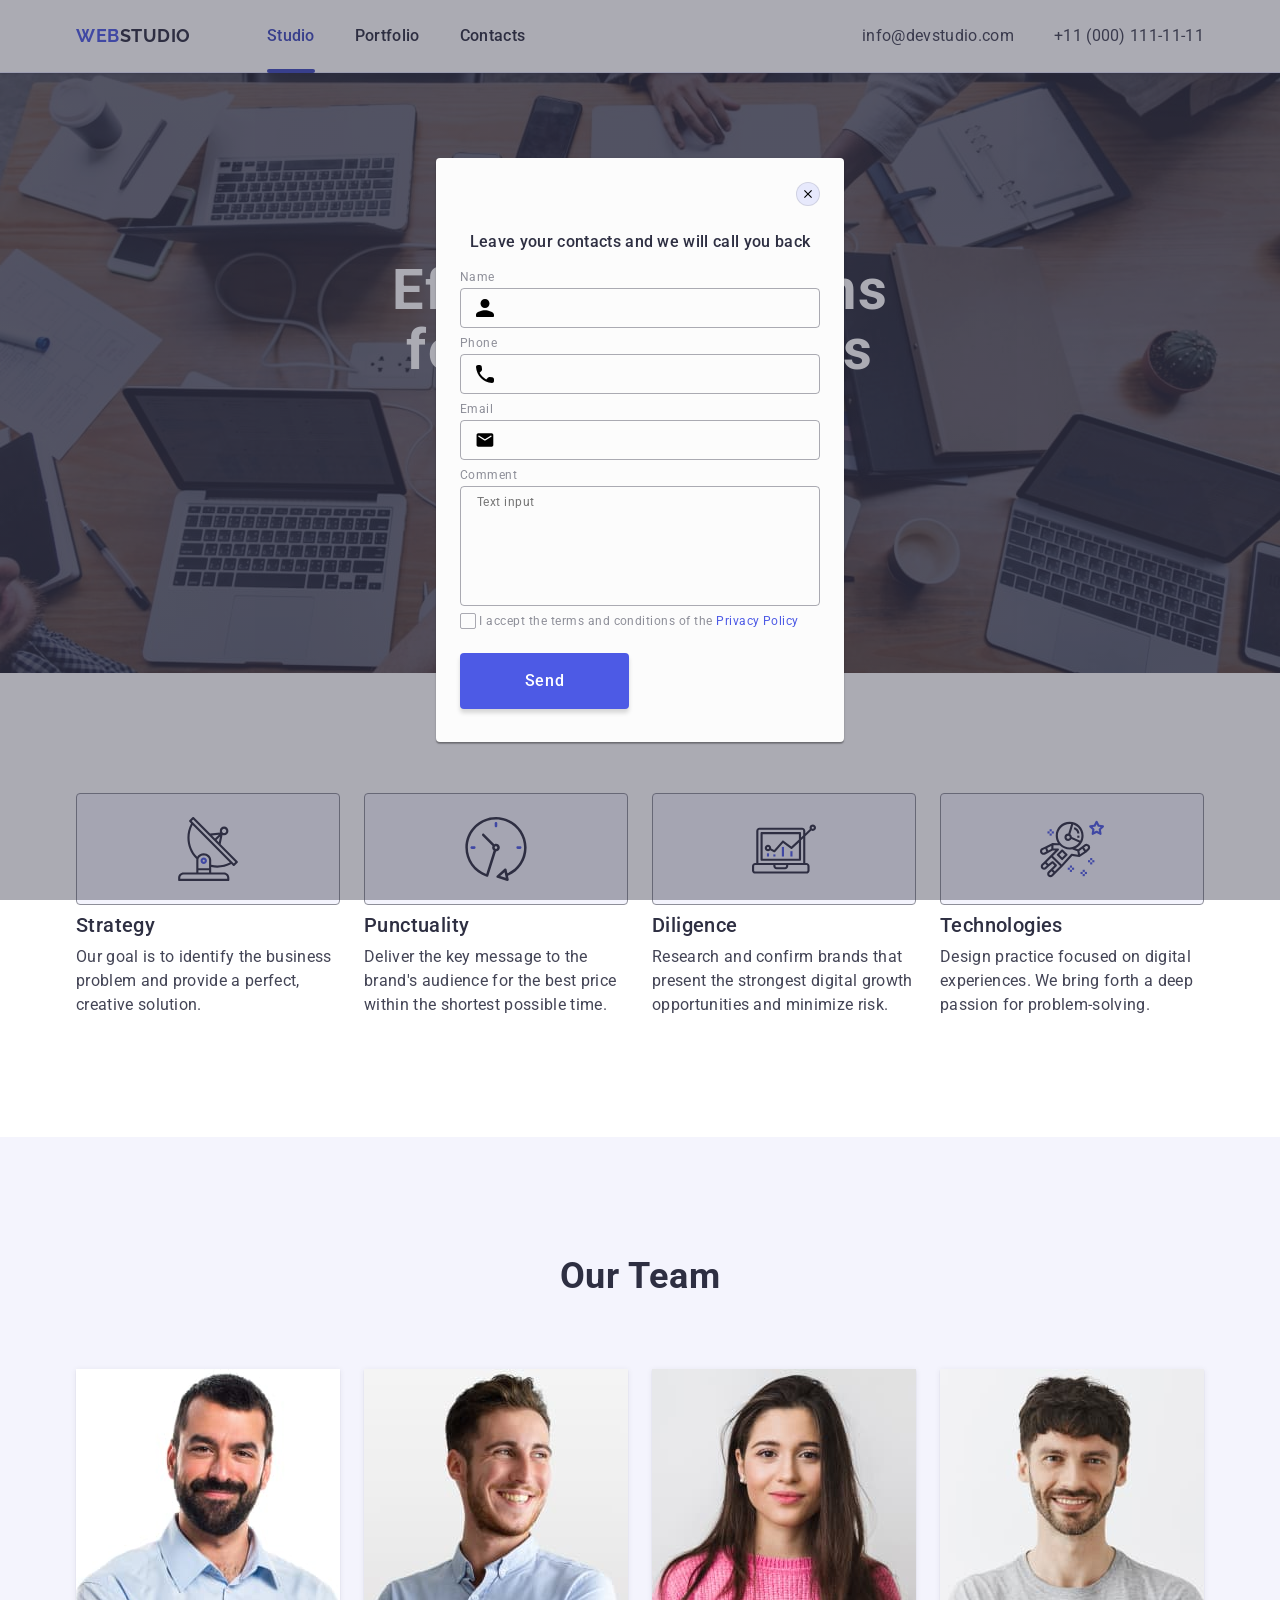
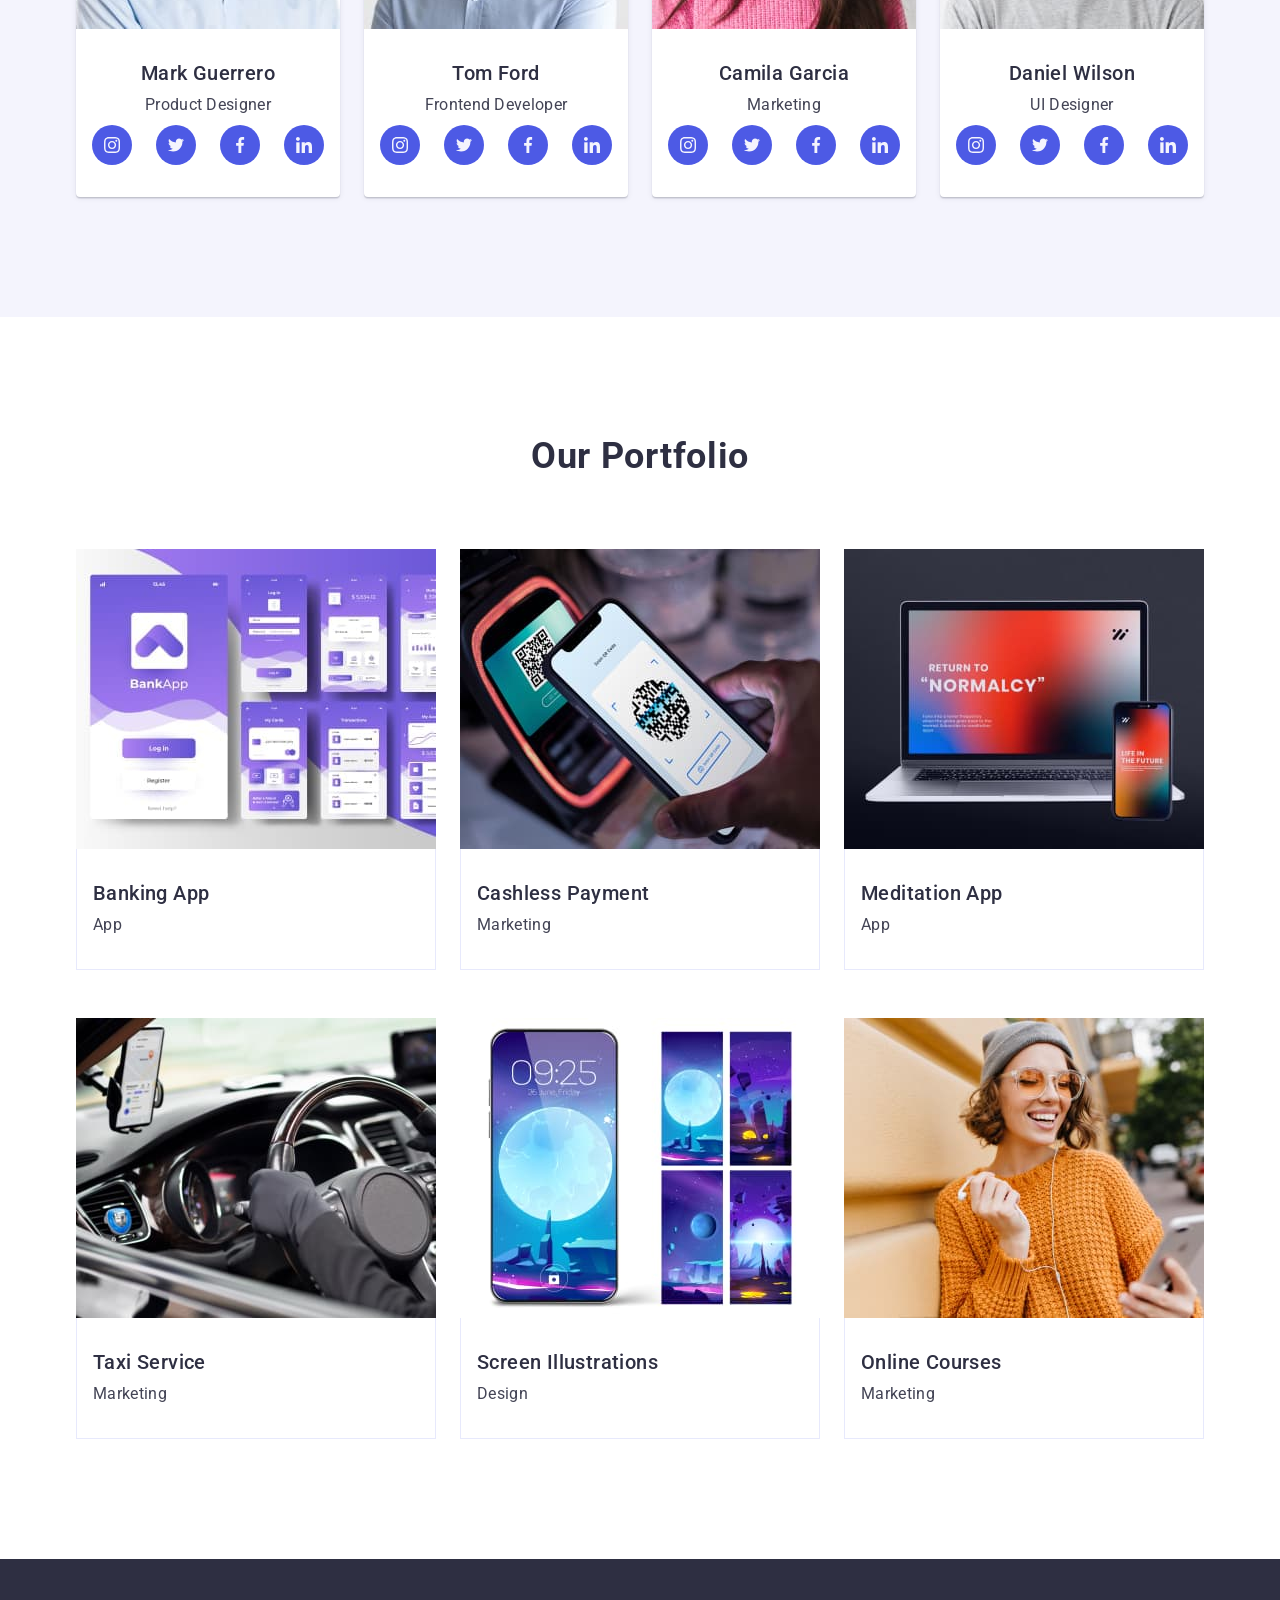
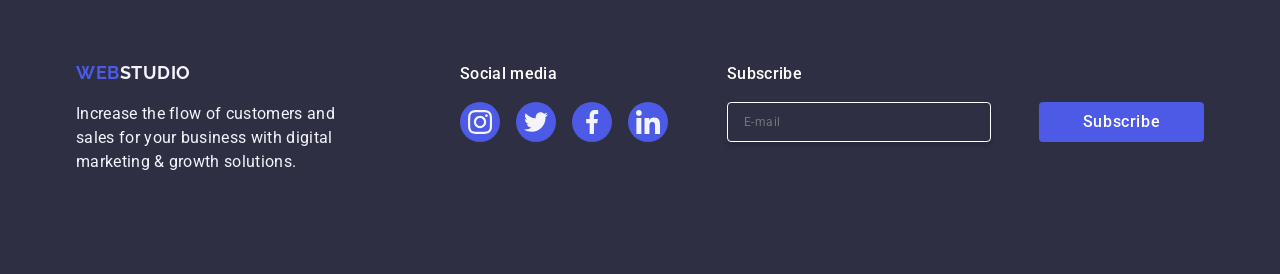
==== index.html @ d6b7d0c3 "Add files via upload" ====
<!DOCTYPE html>
<html lang="en">
<head>
    <meta charset="UTF-8">
    <meta name="viewport" content="width=device-width, initial-scale=1.0">
    <title>WebStudio</title>
    <link rel="preconnect" href="https://fonts.googleapis.com">
    <link rel="preconnect" href="https://fonts.gstatic.com" crossorigin>
    <link href="https://fonts.googleapis.com/css2?family=Raleway:ital,wght@0,700;1,700&family=Roboto:wght@400;500;700&display=swap" rel="stylesheet">
    <link rel="stylesheet" href="https://cdnjs.cloudflare.com/ajax/libs/modern-normalize/3.0.1/modern-normalize.min.css">
    <link rel="stylesheet" href="css/styles.css">
</head>
<body>
    <header class="page-header">
        <div class="container container-header">
            <nav class="page-nav">
                <a class="logo" href="./index.html">Web<span class="logo-studio">Studio</span></a>
                <ul class="nav-list">
                    <li class="menu-item"><a class="menu-link current" href="./index.html">Studio</a></li>
                    <li class="menu-item"><a class="menu-link" href="">Portfolio</a></li>
                    <li class="menu-item"><a class="menu-link" href="">Contacts</a></li>
                </ul>
            </nav>
        <address class="addressa">
            <ul class="address-title">
                <li class="menu-li"><a class="adres" href="mailto:info@devstudio.com">info@devstudio.com</a></li>
                <li class="menu-li"><a class="adres" href="tel:+1100011111111">+11 (000) 111-11-11</a></li>
            </ul>
        </address>
        </div>
    </header>
    <main>
            <section class="section-uno">  
                <div class="container">  
                <h1 class="title">Effective Solutions for Your Business</h1>
                <button class="button-section-uno" type="button">Order Service</button>
                </div>
            </section>

            <section class="section-duos">
                <div class="container">
                <h2 class="visually-hidden">feature</h2>
                    <ul class="ul-section-duos">
                        <li class="feature">
                            <div class="box">
                                <svg class="svgimage"
                                width="64"
                                height="64">
                                <use href="./images/icons.svg#icon-antenna-1"></use>
                                </svg>
                            </div>
                            <h3 class="title-main">Strategy</h3>
                            <p class="page-title">Our goal is to identify the business problem and provide a perfect, creative solution.</p>
                        </li>
                        <li class="feature">
                            <div class="box">
                                <svg class="svgimage"
                                width="64"
                                height="64">
                                <use href="./images/icons.svg#icon-clock-1"></use>
                                </svg>
                            </div>
                            <h3 class="title-main">Punctuality</h3>
                            <p class="page-title">Deliver the key message to the brand's audience for the best price within the shortest possible time.</p>
                        </li>
                        <li class="feature">
                            <div class="box">
                                <svg class="svgimage"
                                width="64"
                                height="64">
                                <use href="./images/icons.svg#icon-diagram-1"></use>
                                </svg>
                            </div>
                            <h3 class="title-main">Diligence</h3>
                            <p class="page-title">Research and confirm brands that present the strongest digital growth opportunities and minimize risk.</p>
                        </li>
                        <li class="feature">
                            <div class="box">
                                <svg class="svgimage"
                                width="64"
                                height="64">
                                <use href="./images/icons.svg#icon-astronaut-1"></use>
                                </svg>
                            </div>
                            <h3 class="title-main">Technologies</h3>
                            <p class="page-title">Design practice focused on digital experiences. We bring forth a deep passion for problem-solving.</p>
                        </li>
                    </ul>  
                </div>
            </section>

            <section class="section-tres">
                <div class="container">
                <h2 class="title-class">Our Team</h2>
                    <ul class="flex-li">
                        <li class="il-uno">
                            <img class="img-flex" src="images/img1.jpg" alt="Mark Guerrero, Product Designer">
                            <div class="img-container">
                            <h3 class="title-img-ul">Mark Guerrero</h3>
                            <p class="page-ul">Product Designer</p>
                                <ul class="ul-svg">
                                    <li class="li-svg">
                                        <a class="adres-svg" href="">
                                            <svg class="icon-adres"
                                            width="16"
                                            height="16">
                                            <use href="./images/icons.svg#icon-instagram-2"></use>
                                            </svg>
                                        </a>
                                    </li>
                                    <li class="li-svg">
                                        <a class="adres-svg" href="">
                                            <svg class="icon-adres"
                                            width="16"
                                            height="16">
                                            <use href="./images/icons.svg#icon-twitter-1"></use>
                                            </svg>
                                        </a>
                                    </li>
                                    <li class="li-svg">
                                        <a class="adres-svg" href="">
                                            <svg class="icon-adres"
                                            width="16"
                                            height="16">
                                            <use href="./images/icons.svg#icon-facebook-1"></use>
                                        </svg>
                                        </a>
                                    </li>
                                    <li class="li-svg">
                                        <a class="adres-svg" href="">
                                            <svg class="icon-adres"
                                            width="16"
                                            height="16">
                                            <use href="./images/icons.svg#icon-linkedin-1"></use>
                                        </svg>
                                        </a>
                                    </li>
                                </ul>
                            </div>
                        </li>
                        <li class="il-uno">
                            <img class="img-flex" src="images/img2.jpg" alt="Tom Ford, Frontend Developer">
                            <div class="img-container">
                            <h3 class="title-img-ul">Tom Ford</h3>
                            <p class="page-ul">Frontend Developer</p>
                                <ul class="ul-svg">
                                    <li class="li-svg">
                                        <a class="adres-svg" href="">
                                            <svg class="icon-adres"
                                            width="16"
                                            height="16">
                                            <use href="./images/icons.svg#icon-instagram-2"></use>
                                            </svg>
                                        </a>
                                    </li>
                                    <li class="li-svg">
                                        <a class="adres-svg" href="">
                                            <svg class="icon-adres"
                                            width="16"
                                            height="16">
                                            <use href="./images/icons.svg#icon-twitter-1"></use>
                                            </svg>
                                        </a>
                                    </li>
                                    <li class="li-svg">
                                        <a class="adres-svg" href="">
                                            <svg class="icon-adres"
                                            width="16"
                                            height="16">
                                            <use href="./images/icons.svg#icon-facebook-1"></use>
                                        </svg>
                                        </a>
                                    </li>
                                    <li class="li-svg">
                                        <a class="adres-svg" href="">
                                            <svg class="icon-adres"
                                            width="16"
                                            height="16">
                                            <use href="./images/icons.svg#icon-linkedin-1"></use>
                                        </svg>
                                        </a>
                                    </li>
                                </ul>
                            </div>
                        </li>
                        <li class="il-uno">
                            <img class="img-flex" src="images/img3.jpg" alt="Camila Garcia, Marketing">
                            <div class="img-container">
                            <h3 class="title-img-ul">Camila Garcia</h3>
                            <p class="page-ul">Marketing</p>
                                <ul class="ul-svg">
                                    <li class="li-svg"><a class="adres-svg" href="">
                                        <svg class="icon-adres"
                                        width="16"
                                        height="16">
                                        <use href="./images/icons.svg#icon-instagram-2"></use>
                                        </svg>
                                    </a></li>
                                    <li class="li-svg"><a class="adres-svg" href="">
                                        <svg class="icon-adres"
                                        width="16"
                                        height="16">
                                        <use href="./images/icons.svg#icon-twitter-1"></use>
                                        </svg>
                                    </a></li>
                                    <li class="li-svg"><a class="adres-svg" href="">
                                        <svg class="icon-adres"
                                        width="16"
                                        height="16">
                                        <use href="./images/icons.svg#icon-facebook-1"></use>
                                    </svg>
                                    </a></li>
                                    <li class="li-svg"><a class="adres-svg" href="">
                                        <svg class="icon-adres"
                                        width="16"
                                        height="16">
                                        <use href="./images/icons.svg#icon-linkedin-1"></use>
                                    </svg>
                                    </a>
                                </li>
                            </ul>
                        </div>
                    </li>
                        <li class="il-uno">
                            <img class="img-flex" src="images/img4.jpg" alt="Daniel Wilson, UI Designer">
                            <div class="img-container">
                            <h3 class="title-img-ul">Daniel Wilson</h3>
                            <p class="page-ul">UI Designer</p>
                                <ul class="ul-svg">
                                    <li class="li-svg"><a class="adres-svg" href="">
                                        <svg class="icon-adres"
                                        width="16"
                                        height="16">
                                        <use href="./images/icons.svg#icon-instagram-2"></use>
                                        </svg>
                                    </a></li>
                                    <li class="li-svg"><a class="adres-svg" href="">
                                        <svg class="icon-adres"
                                        width="16"
                                        height="16">
                                        <use href="./images/icons.svg#icon-twitter-1"></use>
                                        </svg>
                                    </a></li>
                                    <li class="li-svg"><a class="adres-svg" href="">
                                        <svg class="icon-adres"
                                        width="16"
                                        height="16">
                                        <use href="./images/icons.svg#icon-facebook-1"></use>
                                    </svg>
                                    </a></li>
                                    <li class="li-svg"><a class="adres-svg" href="">
                                        <svg class="icon-adres"
                                        width="16"
                                        height="16">
                                        <use href="./images/icons.svg#icon-linkedin-1"></use>
                                    </svg>
                                    </a></li>
                                </ul>
                            </div>
                        </li>
                    </ul>
                </div>
            </section>
    
            <section class="section-quatro">
                <div class="container">
                <h2 class="title-img-section">Our Portfolio</h2>
                    <ul class="flex-image">                        
                        <li class="li-image">
                            <div class="overlay-div-min">
                            <img class="overlay-img" src="./images/img5.jpg" alt="Banking App" width="360" height="300">
                            <p class="overlay">
                                    14 Stylish and User-Friendly App Design Concepts · Task Manager App · Calorie Tracker App · Exotic Fruit Ecommerce App · Cloud Storage App   
                                </p>
                            </div>
                            <div class="container-img">
                            <h3 class="img-title">Banking App</h3>
                            <p class="page-img">App</p>
                        </div>
                        </li>
                        <li class="li-image">
                            <div class="overlay-div-min">
                            <img src="./images/img6.jpg" alt="Cashless Payment" width="360" height="300">
                                <p class="overlay">
                                        14 Stylish and User-Friendly App Design Concepts · Task Manager App · Calorie Tracker App · Exotic Fruit Ecommerce App · Cloud Storage App   
                                    </p>
                                </div>  
                            <div class="container-img">                            
                            <h3 class="img-title">Cashless Payment</h3>
                            <p class="page-img">Marketing</p>
                        </div>
                        </li>
                        <li class="li-image">
                            <div class="overlay-div-min">
                            <img src="./images/img7.jpg" alt="Meditation App" width="360" height="300">
                                <p class="overlay">
                                        14 Stylish and User-Friendly App Design Concepts · Task Manager App · Calorie Tracker App · Exotic Fruit Ecommerce App · Cloud Storage App   
                                    </p>
                                </div>
                            <div class="container-img">                            
                            <h3 class="img-title">Meditation App</h3>
                            <p class="page-img">App</p>
                        </div>
                        </li>
                        <li class="li-image">
                            <div class="overlay-div-min">
                            <img src="./images/img8.jpg" alt="Taxi Service" width="360" height="300">
                                <p class="overlay">
                                        14 Stylish and User-Friendly App Design Concepts · Task Manager App · Calorie Tracker App · Exotic Fruit Ecommerce App · Cloud Storage App   
                                    </p>
                                </div>
                            <div class="container-img">                           
                            <h3 class="img-title">Taxi Service</h3>
                            <p class="page-img">Marketing</p>
                        </div>
                        </li>
                        <li class="li-image">
                            <div class="overlay-div-min">
                            <img src="./images/img9.jpg" alt="Screen Illustrations" width="360" height="300">
                                <p class="overlay">
                                    14 Stylish and User-Friendly App Design Concepts · Task Manager App · Calorie Tracker App · Exotic Fruit Ecommerce App · Cloud Storage App
                                    </p>
                                </div>
                            <div class="container-img">                            
                            <h3 class="img-title">Screen Illustrations</h3>
                            <p class="page-img">Design</p>
                        </div>
                        </li>
                        <li class="li-image">
                            <div class="overlay-div-min">
                            <img src="./images/img10.jpg" alt="Online Courses" width="360" height="300">
                                <p class="overlay">
                                        14 Stylish and User-Friendly App Design Concepts · Task Manager App · Calorie Tracker App · Exotic Fruit Ecommerce App · Cloud Storage App   
                                    </p>
                                </div>
                            <div class="container-img">                           
                            <h3 class="img-title">Online Courses</h3>
                            <p class="page-img">Marketing</p>
                        </div>
                        </li>
                    </ul>
                </div>
            </section>
    </main>

    <footer class="footer-backgraud">
        <div class="container container-wrapper">
        <div class="container-flex">
            <a class="logo logo-duos" href="./index.html">Web<span class="logo-studio-duos">Studio</span></a>
            <p class="page-footer">Increase the flow of customers and sales for your business with digital marketing & growth solutions.</p>
        </div>
        <div class="container-footer-address">
            <p class="page-footer-adres">Social media</p>
            <ul class="ul-svg-footer">
                <li class="li-svg-footer">
                    <a class="adres-svg-footer" href="">
                        <svg class="icon-footer"
                        width="24"
                        height="24">
                            <use href="./images/icons.svg#icon-instagram-2"></use>
                    </svg>
                </a>
                </li>
                <li class="li-svg-footer">
                    <a class="adres-svg-footer" href="">
                        <svg class="icon-footer"
                        width="24"
                        height="24">
                            <use href="./images/icons.svg#icon-twitter-1"></use>
                    </svg>
                </a>
                </li>
                <li class="li-svg-footer">
                    <a class="adres-svg-footer" href="">
                        <svg class="icon-footer"
                        width="24"
                        height="24">
                            <use href="./images/icons.svg#icon-facebook-1"></use>
                    </svg>
                </a>
                </li>
                <li class="li-svg-footer">
                    <a class="adres-svg-footer" href="">
                        <svg class="icon-footer"
                        width="24"
                        height="24">
                            <use href="./images/icons.svg#icon-linkedin-1"></use>
                    </svg>
                </a>
                </li>
            </ul>
        </div>
        <div class="subscribe">
            <p class="page-subscribe">Subscribe</p>
            <form class="label-footer">
                <label class="label-email" for="email">
                    <input class="input-footer" type="email" name="Email" placeholder="E-mail">
                </label>
                <label class="button-label" for="button">
                <button class="button-footer"> 
                    Subscribe
                </button>
            </label>
            </form>
        </div>
    </div>
    </footer>
    <div class="modal-backdrop">
        <div class="modal">
            <button class="button-label-modal-svg" type="button">
                <svg class="svg-modal" width="8" height="8">
                    <use href="./images/icons.svg#icon-Vector"></use>
                </svg>
            </button>
                <p class="modal-p">Leave your contacts and we will call you back</p>
            <form class="form-label">
                <div class="div-modal">
                <label class="label-modal" for="user-name">Name</label>
                <div class="icon-input">
                    <input class="input-modal" type="text" name="user-name" id="user-name">
                <svg class="svg-modal-label" width="18" height="24">
                    <use href="./images/icons.svg#icon-Vector-1"></use>
                </svg>
                </div>
            </div>
                <div class="div-modal">
                <label class="label-modal" for="phone">Phone</label>
                <div class="icon-input">
                    <input class="input-modal" type="tel" name="phone" id="phone">
                <svg class="svg-modal-label" width="18" height="24">
                    <use href="./images/icons.svg#icon-Vector-11"></use>
                </svg>
                </div>
            </div>
                <div class="div-modal">
                <label class="label-modal" for="email">Email</label>
                <div class="icon-input">
                    <input class="input-modal" type="email" name="Email" id="email">
                <svg class="svg-modal-label" width="18" height="24">
                    <use href="./images/icons.svg#icon-Vector-111"></use>
                </svg>
                </div>
            </div>
                <div class="text-modal">
                <label class="label-modal" for="user-comment">Comment</label>
                    <textarea class="modal-text" name="user-comment" id="user-comment" placeholder="Text input"></textarea>
            </div>
        <div class="check-box-div">
                <input class="input-check visually-hidden" type="checkbox" name="user-privacy" id="user-privacy" value="true">
                <label class="label-checkbox" for="user-privacy"><span class="span-modal"><svg class="svg-label" width="10" height="8"><use href="./images/icons.svg#icon-Vector-222"></use></svg></span> I accept the terms and conditions of the <a class="adres-svg-modal" href="">Privacy Policy</a>
                </label>
            </div>
            </label>
            <button class="button-label-modal" type="button">Send</button>
            </form>
        </div>
    </div>
</body>
</html>
---- css/styles.css ----
body{
    font-family:"Roboto",sans-serif;
    background-color: #FFFFFF;
    color: #434455;
}

ul{
    margin-bottom: 0;
    margin-top: 0;
    margin-left: 0;
    padding-left: 0;
    list-style-type: none;
}
button{
    cursor: pointer;
}
a{
    text-decoration: none;
    color: inherit;
}
h1,h2,h3,h4,h5,h6,p{
    margin-bottom: 0;
    margin-top: 0;
}
img{
    display: block;
}
.menu-link.current{
    color: #404bbf;
}
.logo{
    font-family: "Raleway", sans-serif;
font-weight: 700;
font-size: 18px;
margin-right: 76px;
padding: auto;
display: inline-block;

/* line-height: 21px; */ 
line-height: 1.17;
letter-spacing: 0.03em;
text-transform: uppercase;
color: #4d5ae5;
}
.logo-studio{
    font-family: "Raleway", sans-serif;
font-weight: 700;
font-size: 18px;

/* line-height: 21px; */ 
line-height: 117%;
letter-spacing: 0.03em;
text-transform: uppercase;
color: #2e2f42;
}
.nav-list{
    display: flex;
    gap: 40px;
}
.page-nav{
    display: flex;
    align-items: center; 
}
.menu-link{
    display: block;
    font-family: "Roboto", sans-serif;
    font-weight: 500;
    font-size: 16px;
    
    /* line-height: 24px; */ 
    line-height: 150%;
    letter-spacing: 0.02em;
    color: #2e2f42;
    padding: 24px 0;
    transition: color 250ms cubic-bezier(0.4, 0, 0.2, 1) 
}
.menu-link.current::after{
    content: "";
    position: absolute;
    left: 0;
    bottom: -1px;
    border-radius: 2px;
    width: 100%;
    height: 4px;
    background-color:#404bbf;
}
.menu-link.current{
    position: relative;
}
.menu-link:hover,.menu-link:focus{
    font-family: "Roboto", sans-serif;
font-weight: 500;
font-size: 16px;

/* line-height: 24px; */ 
line-height: 150%;
letter-spacing: 0.02em;
color: #404bbf;
}
.address-title{
    display: flex;
    gap: 40px;
}
.addressa{
    display: flex;
    justify-content: flex-end;
    font-style: normal;
}
.menu-li{
    padding: 24px 0;
}
.adres{
    font-family: "Roboto", sans-serif;
font-weight: 400;
font-size: 16px; 
line-height: 150%;
letter-spacing: 0.02em;
color: #434455;
font-style: normal;
padding: 24px 0;
transition: color 250ms cubic-bezier(0.4, 0, 0.2, 1);
}
.adres:hover,.adres:focus{
    font-family: "Roboto", sans-serif;
font-weight: 400;
font-size: 16px;

/* line-height: 24px; */ 
line-height: 150%;
letter-spacing: 0.02em;
color: #404bbf;
}
.title{
    font-family: "Roboto", sans-serif;
    font-weight: 700;
    font-size: 56px;
    
    /* line-height: 60px; */ 
    line-height: 107%;
    letter-spacing: 0.02em;
    text-align: center;
    color: #fff;
    max-width: 496px;
    margin: auto;
}
.title-class{
    font-family: "Roboto", sans-serif;
font-weight: 700;
font-size: 36px;
margin-right: auto;
margin-left: auto;
padding: auto;
margin-bottom: 72px;

/* line-height: 40px; */ 
line-height: 111%;
letter-spacing: 0.02em;
text-align: center;
color: #2e2f42;
text-transform: capitalize;

}
.page-header{
    position: sticky;
    top:0;
    background: #ffffff;
    border-bottom: 1px solid #e7e9fc;
    z-index: 999;
    box-shadow: 0px 2px 1px rgba(46, 47, 66, 0.08), 0px 1px 1px rgba(46, 47, 66, 0.16), 0px 1px 6px rgba(46, 47, 66, 0.08);
}
.title-main{
    font-family: "Roboto", sans-serif;
font-weight: 500;
font-size: 20px;

/* line-height: 24px; */ 
line-height: 1.2;
letter-spacing: 0.02em;
color: #2e2f42;
margin-bottom: 8px;
}
.page-title{
    font-family: "Roboto", sans-serif;
font-weight: 400;
font-size: 16px;

/* line-height: 24px; */ 
line-height: 150%;
letter-spacing: 0.02em;
color: #434455;
}
.title-img-ul{
    font-family: "Roboto", sans-serif;
font-weight: 500;
font-size: 20px;
margin-bottom: 8px;
/* line-height: 24px; */ 
line-height: 1.2;
letter-spacing: 0.02em;
text-align: center;
color: #2e2f42;
text-transform: capitalize;
}
.page-ul{
    font-family: "Roboto", sans-serif;
font-weight: 400;
font-size: 16px;

/* line-height: 24px; */ 
line-height: 150%;
letter-spacing: 0.02em;
text-align: center;
color: #434455;
}
.img-title{
    display: flex;
    font-family: "Roboto", sans-serif;
font-weight: 500;
font-size: 20px;

/* line-height: 24px; */ 
line-height: 120%;
letter-spacing: 0.02em;
color: #2e2f42;
text-align: center;
margin-bottom: 8px;
}
.page-img{
    font-family: "Roboto", sans-serif;
font-weight: 400;
font-size: 16px;

/* line-height: 24px; */ 
line-height: 150%;
letter-spacing: 0.02em;
color: #434455;
}
.page-footer{
    font-family: "Roboto", sans-serif;
font-weight: 400;
font-size: 16px;

/* line-height: 24px; */ 
line-height: 1.5;
letter-spacing: 0.02em;
color: #f4f4fd;
max-width: 264px;
}
.title-img-section{
    font-family: "Roboto", sans-serif;
font-weight: 700;
font-size: 36px;
margin-bottom: 72px;

/* line-height: 40px; */ 
line-height: 111%;
letter-spacing: 0.02em;
text-align: center;
color: #2e2f42;
text-transform: capitalize;
}
.section-uno{
    display: flex;
    flex-direction: column;
    padding: 188px 0;
    max-width: 1440px;
    height: 600px;
    margin: auto;
    background-color: #2e2f42;
    background-image: linear-gradient(rgba(46, 47, 66, 0.7), rgba(46, 47, 66, 0.7)),url(../images/people-office.jpg);
    background-repeat: no-repeat;
    background-position: center;
    background-size: cover;
}  
.button-section-uno{
    display: block;
    font-family: "Roboto", sans-serif;
font-weight: 500;
font-size: 16px;

/* line-height: 24px; */ 
line-height: 150%;
letter-spacing: 0.04em;
color: #fff;
background-color: #4D5AE5;
border: none;
border-radius: 4px;
padding: 16px 32px;
padding: auto;
margin: auto;
margin-top: 48px;
height: 56px;
min-width: 169px;
transition: background-color 250ms cubic-bezier(0.4, 0, 0.2, 1);
}
.button-section-uno:hover,.button-section-uno:focus{
    background-color: #404BBF;
}
.footer-backgraud{
    padding: 100px 0;
    background-color: #2e2f42;
}
.logo-studio-duos{
    font-family: "Raleway", sans-serif;
font-weight: 700;
font-size: 18px;

/* line-height: 21px; */ 
line-height: 1.5;
letter-spacing: 0.03em;
text-transform: uppercase;
color: #f4f4fd;
}
.visually-hidden {
    position: absolute;
    width: 1px;
    height: 1px;
    margin: -1px;
    border: 0;
    padding: 0;
    white-space: nowrap;
    clip-path: inset(100%);
    clip: rect(0 0 0 0);
    overflow: hidden;
}
.section-tres{
    margin: auto;
    background-color: #F4F4FD;
    padding: 120px 0;
}
.il-uno{
    width: calc((100% - 72px) / 4);
    box-shadow:
    0px 1px 6px rgba(46, 47, 66, 0.08),
    0px 1px 1px rgba(46, 47, 66, 0.16),
    0px 2px 1px rgba(46, 47, 66, 0.08);
    border-radius: 0px 0px 4px 4px;
margin-left: auto;
margin-right: auto;
    background-color: #FFFFFF;
}
.container{
    width: 1158px;
    padding-left: 15px;
    padding-right: 15px;
    margin-right: auto;
    margin-left: auto;
}
.ul-section-duos{
    display: flex;
    gap: 24px;
}
.feature{
    width: calc((100% - 72px) / 4); 
}
.flex-li{
    display: flex; 
    gap: 24px;
}
.flex-image{
    display: flex;
    justify-content: flex-end;
    flex-wrap: wrap;
    column-gap: 24px;
    row-gap: 48px;
    padding-left: 0;
    padding-right: 0;
}
.section-duos{
    padding: 120px 0;
}
.section-quatro{
    padding-top: 120px;
    padding-bottom: 120px;
}
.img-container{
    padding: 32px 0;
    border-radius: 0 0 4px 4px;
}
.li-image{
    position: relative;
    overflow: hidden;
    width: calc((100% - 48px) / 3);
    transition: box-shadow 250ms cubic-bezier(0.4, 0, 0.2, 1);
}
.container-img{
    padding: 32px 16px;
    border: 1px solid #e7e9fc;
    border-top: none;
    margin-right: auto;
    margin-left: auto;
}
.container-header{
    display: flex;
    justify-content: space-between;
}
.logo-duos{
    margin-bottom: 16px;
}
.box{
    display: flex;
    justify-content: center;
    align-items: center;
    border: 1px solid #8e8f99;
    border-radius: 4px;
    width: 264px;
    height: 112px;  
    background-color: #f4f4fd;
    margin-bottom: 8px;
}
.overlay{
    position: absolute;
    width: 100%;
    height: 100%;
    top: 0;
    left: 0;
    font-size: 16px;
    line-height: 1.5;
    letter-spacing: 0.02em; 
    padding: 40px 32px;
    background-color: #4d5ae5;
    color: #f4f4fd;
    overflow: auto; 
    transform: translateY(100%);
    transition: transform 250ms cubic-bezier(0.4, 0, 0.2, 1);
}
.li-image:hover
.overlay{
    transform: translateY(0%);
}
.li-image:hover{
    box-shadow: 
    1px 6px rgba(46, 47, 66, 0.08),
    0px 1px 1px rgba(46, 47, 66, 0.16),
    0px 2px 1px rgba(46, 47, 66, 0.08);
}
.overlay-div-min{
    position: relative;
    overflow: hidden;
}
.ul-svg{
    display: flex;
    justify-content: center;
    gap: 24px;
    margin-top: 8px;
}
.li-svg{
    width: 40px;
    height: 40px;
}
.adres-svg{
    display: flex;
    align-items: center;
    justify-content: center;
    width: 100%;
    height: 100%;
    background-color: #4d5ae5;
    border-radius: 50%;
    transition: background-color 250ms cubic-bezier(0.4, 0, 0.2, 1);
}
.adres-svg:hover,
.adres-svg:focus{
    background-color: #404bbf;; 
}
.icon-adres{
    fill: #f4f4fd;
}

.container-flex{
display: flex;
display: table-column;
align-items: baseline;
margin-right: 120px;
}
.li-svg-footer{
    width: 40px;
    height: 40px;
}
.page-footer-adres{
    font-family: "Roboto", sans-serif;
font-weight: 500;
font-size: 16px;

/* line-height: 24px; */ 
line-height: 150%;
letter-spacing: 0.02em;
color: #fff;
margin-bottom: 16px;
}
.ul-svg-footer{
    display: flex;
    gap: 16px;
}
.container-footer-address{
    display: flex;
    display: table-column;
}
.adres-svg-footer{
    display: flex;
    align-items: center;
    justify-content: center;
    width: 100%;
    height: 100%;
    background-color: #4d5ae5;
    border-radius: 50%;
    transition: background-color 250ms cubic-bezier(0.4, 0, 0.2, 1);
}
.container-wrapper{
    display: flex;
    align-items: baseline;
    flex-wrap: wrap;
}
.adres-svg-footer:hover,
.adres-svg-footer:focus{
    background-color: #31d0aa;
}
.icon-footer{
    fill:  #f4f4fd;
}
.page-subscribe{
    font-family: "Roboto", sans-serif;
font-weight: 500;
font-size: 16px;

/* line-height: 24px; */ 
line-height: 150%;
letter-spacing: 0.02em;
color: #fff;
margin-bottom: 16px;
}
.subscribe{
    margin-left: auto;
}
.input-footer{
    color: #fff;
    background-color: transparent;
    font-size: 12px;
    line-height: 2;
    letter-spacing: 0.04em;
    padding-left: 16px;
    border: 1px solid #fff;
border-radius: 4px;
width: 264px;
height: 40px;
    box-shadow: 0 4px 4px 0 rgba(0, 0, 0, 0.15);
}
.button-footer{
    font-family: "Roboto", sans-serif;
font-weight: 500;
font-size: 16px;

/* line-height: 24px; */ 
line-height: 150%;
letter-spacing: 0.04em;
text-align: center;
color: #fff;
    border-radius: 4px;
padding: 8px 24px;
width: 165px;
height: 40px;
background: #4d5ae5;
border: none;
}
.button-label{
    margin-left: 24px;
}
.label-footer{
    display: flex;
    gap: 24px;

}
/*=======================modal*/
.modal-backdrop{
    position: fixed;
    top: 0;
    left: 0;
    width: 100%;
    height: 100%;
    background: rgba(46, 47, 66, 0.4);
    z-index: 9999999999;
    display: flex;
    justify-content: center;
    align-items: center;

}
.modal{
    position: absolute;
    border-radius: 4px;
    top: 50%;
    left: 50%;
    width: 408px;
    min-height: 584px;
    margin-bottom: 8px;
box-shadow: 0 1px 1px 0 rgba(0, 0, 0, 0.14), 0 1px 3px 0 rgba(0, 0, 0, 0.12), 0 2px 1px 0 rgba(0, 0, 0, 0.2);
background: #fcfcfc;
padding: 72px 24px 24px 24px;
transform: translate(-50%, -50%);
transition: opacity 250ms cubic-bezier(0.4, 0, 0.2, 1), visibility 250ms cubic-bezier(0.4, 0, 0.2, 1); 
transition: transform 250ms cubic-bezier(0.4, 0, 0.2, 1);
}
.modal-p{
    font-family: "Roboto", sans-serif;
font-weight: 500;
font-size: 16px;

/* line-height: 24px; */ 
line-height: 150%;
letter-spacing: 0.02em;
text-align: center;
color: #2e2f42;
margin-bottom: 16px;
}
.input-modal{
    display: flex;
    justify-content: center;
    align-items: center;
    border: 1px solid rgba(46, 47, 66, 0.4);
border-radius: 4px;
width: 100%;
height: 40px;
padding-left: 38px;
outline: transparent;
background-color: transparent;
transition: border-color 250ms cubic-bezier(0.4, 0, 0.2, 1);
}
.input-modal:focus{
    border-color: #4D5AE5;
}
.label-modal{
    display: block;
    flex-direction: column;
    font-size: 12px;
    line-height: 1.17;
    letter-spacing: 0.04em;
    color:#8e8f99;
    display: block;
    color:#8e8f99;
    letter-spacing: 0.04em;
    margin-bottom: 4px;
}
.legend-modal{
    justify-content: center;
    align-items: center;
}
.button-label-modal{
    display: block;
    border-radius: 4px;
padding: 16px 32px;
width: 169px;
height: 56px;
min-width: 169px;
transition: background-color 250ms cubic-bezier(0.4, 0, 0.2, 1);
font-family: "Roboto", sans-serif;
font-weight: 500;
font-size: 16px;
border: 0;

/* line-height: 24px; */ 
line-height: 150%;
letter-spacing: 0.04em;
text-align: center;
color: #fff;
box-shadow: 0 4px 4px 0 rgba(0, 0, 0, 0.15);
background: #4d5ae5;
}
.span-modal{
    width: 16px;
    height: 16px;
    border: 1px solid rgba(46, 47, 66, 0.4);
    border-radius: 2px;
    transition: background-color 250ms cubic-bezier(0.4, 0, 0.2, 1), border 250ms cubic-bezier(0.4, 0, 0.2, 1), fill 250ms cubic-bezier(0.4, 0, 0.2, 1);
    line-height: 133%;
    display: inline-flex;
    align-items: center;
    justify-content: center;
    fill: transparent;
text-decoration: underline;
text-decoration-skip-ink: none;
color: #4d5ae5;
}
.button-label-modal-svg{
    display: flex;
    align-items: center;
    justify-content: center;
    background-color: #e7e9fc;
    border: 1px solid rgba(0, 0, 0, 0.1);
    padding: 0;
    top: 24px;
    right: 24px;
    border-radius: 50%;
    position: absolute;
    border-radius: 4px;
    width: 24px;
    height: 24px;
    border-radius: 50%;
    transition: background-color 250ms cubic-bezier(0.4, 0, 0.2, 1), border 250ms cubic-bezier(0.4, 0, 0.2, 1);

}
.button-label-modal-svg:hover,
.button-label-modal-svg:focus{
    border: none;
    background-color: #404bbf;
}
.button-label-modal-svg:hover,
.button-label-modal-svg:focus .svg-modal{
    fill: #ffffff;
}
.svg-modal{
    transition: fill 250ms cubic-bezier(0.4, 0, 0.2, 1);
}
.svg-modal:hover,
.svg-modal:focus{
    fill: #ffffff;
}
.div-modal{
    margin-bottom: 8px;
}
.item-label{
    position: relative;
}
.svg-modal-label{
position: absolute;
top:50%;
left: 16px;
transform: translateY(-50%);
transition: fill 250ms cubic-bezier(0.4, 0, 0.2, 1);
}
.icon-input{
    position: relative;
}
.modal-text{
    width: 100%;
    height: 120px;
    font-size: 12px;
    line-height: 1.17;
    letter-spacing: 0.04em;
    color: rgba(46, 47, 66, 0.4);
    border: 1px solid rgba(46, 47, 66, 0.4);
    border-radius: 4px;
    background-color: transparent;
    padding: 8px 16px;
    outline: transparent;
    resize: none;
    transition: border-color 250ms cubic-bezier(0.4, 0, 0.2, 1);
}
.input-modal:focus +
.svg-modal-label{
    fill: #4D5AE5;
}
.modal-text:focus{
    border-color: #4D5AE5;
}
.check-box{
    margin-bottom: 24px;
}
.label-checkbox{
    font-size: 12px;
    line-height: 1.17;
    letter-spacing: 0.04em;
    color: #8e8f99;
}
.check-box-div{
    margin-bottom: 24px;
}
.input-check:checked + .label-checkbox > .span-modal{
    background-color: #404bbf;
    border: none;
    fill:#F4F4FD; 
}
.adres-modal{
    color:#4d5ae5;
}
.input-check{

}
.adres-svg-modal{
    color:#4d5ae5;
}
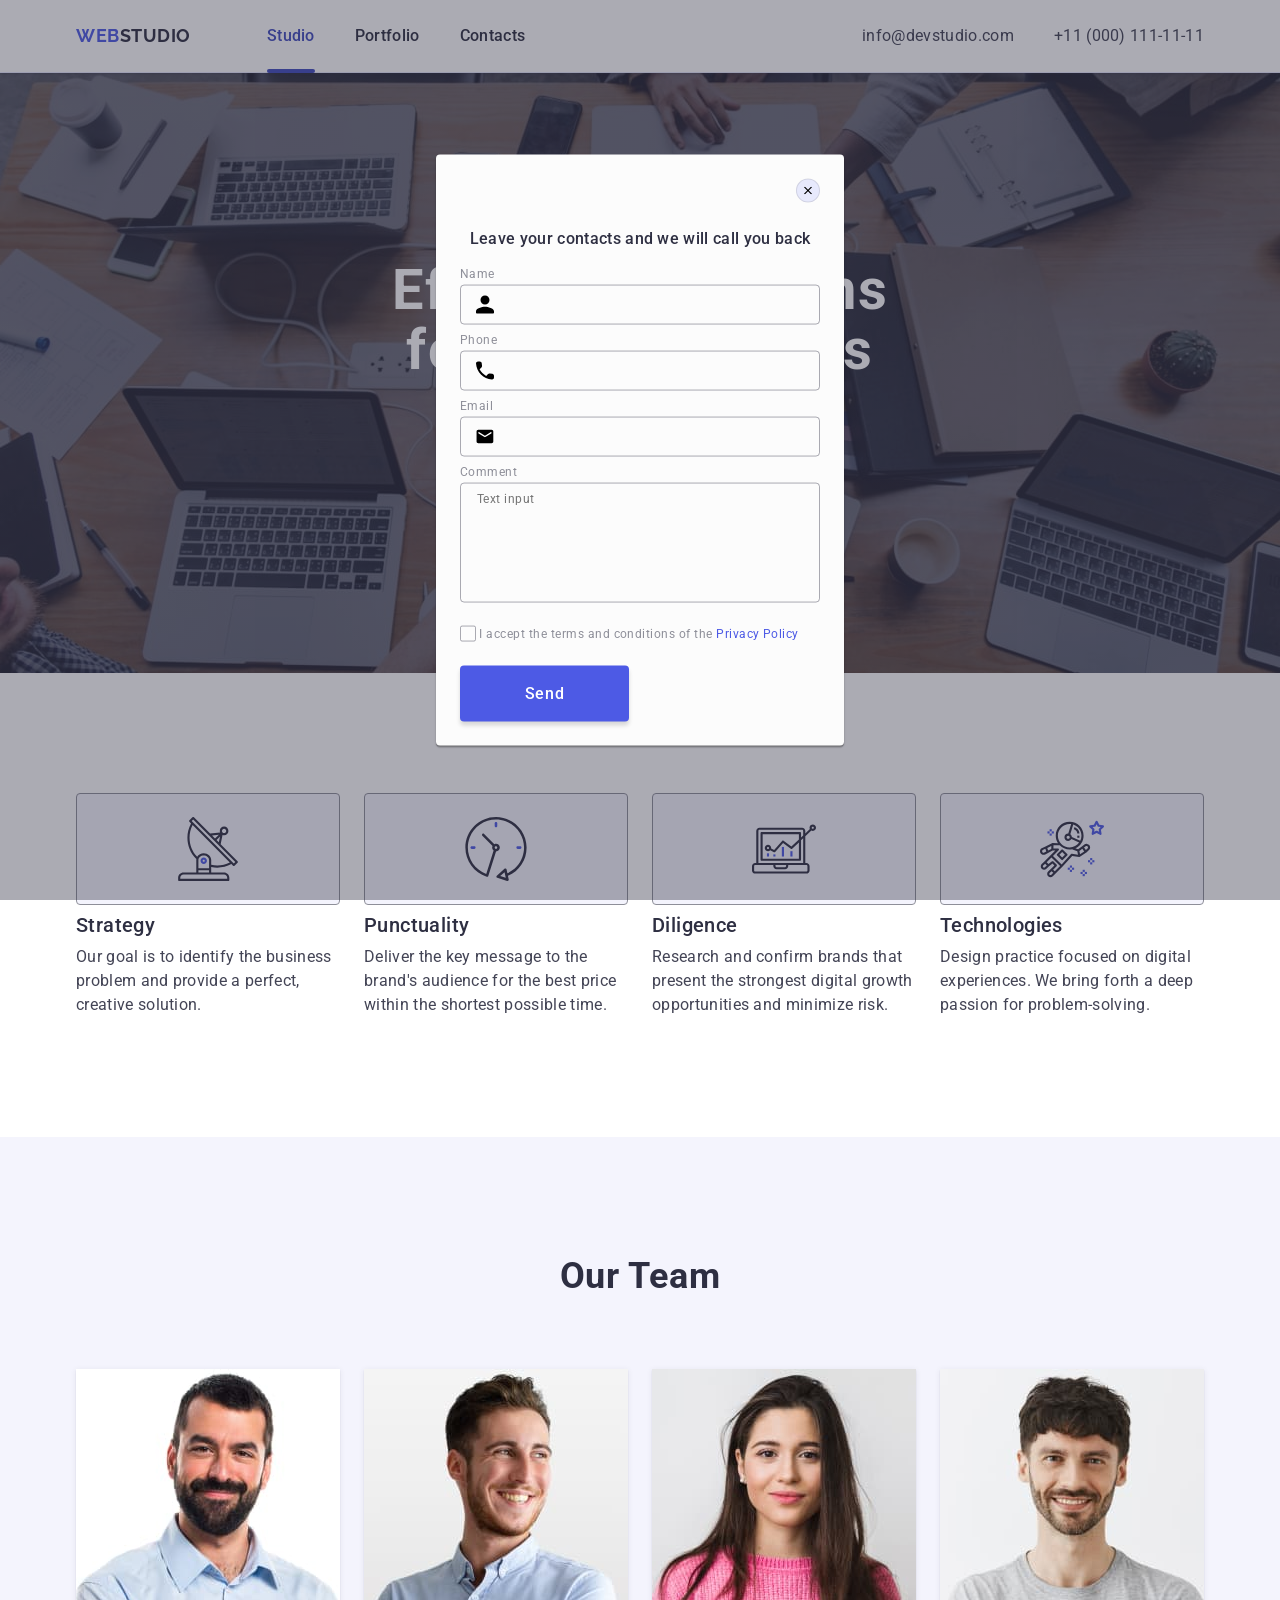
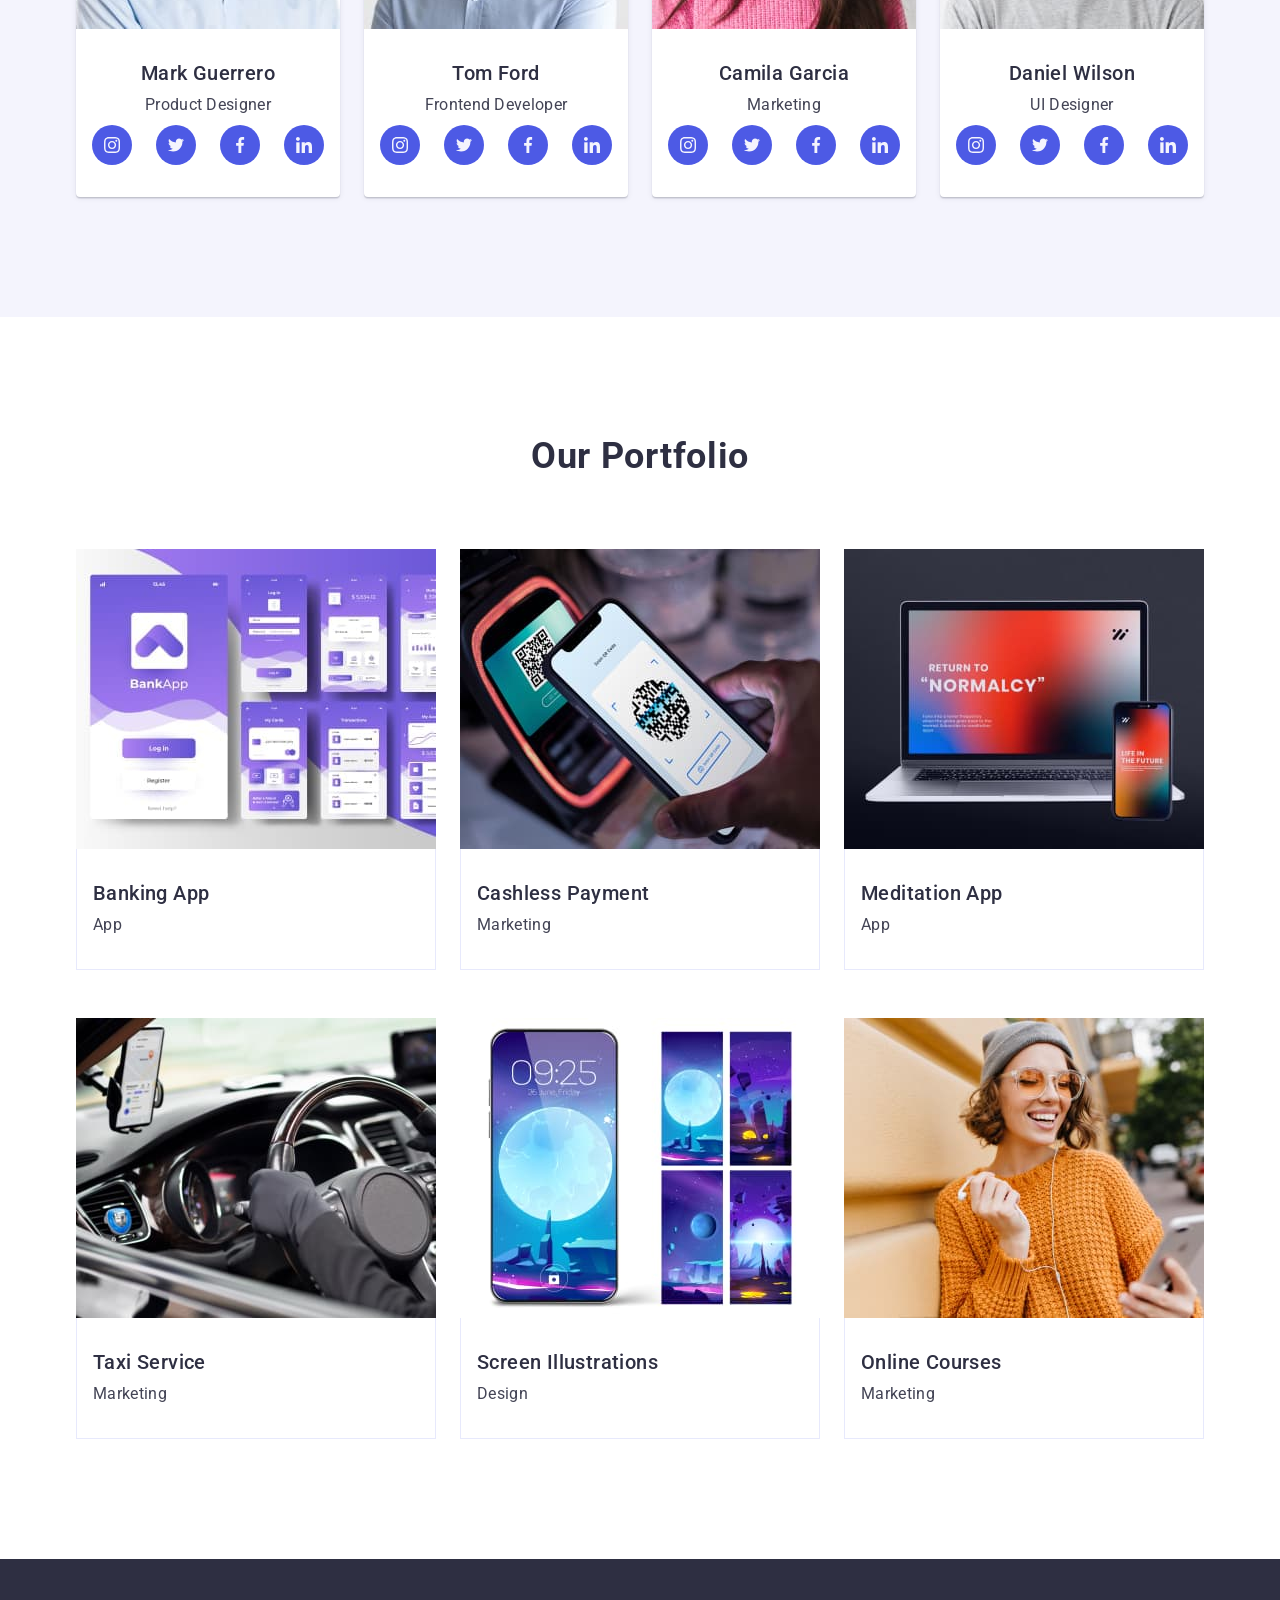
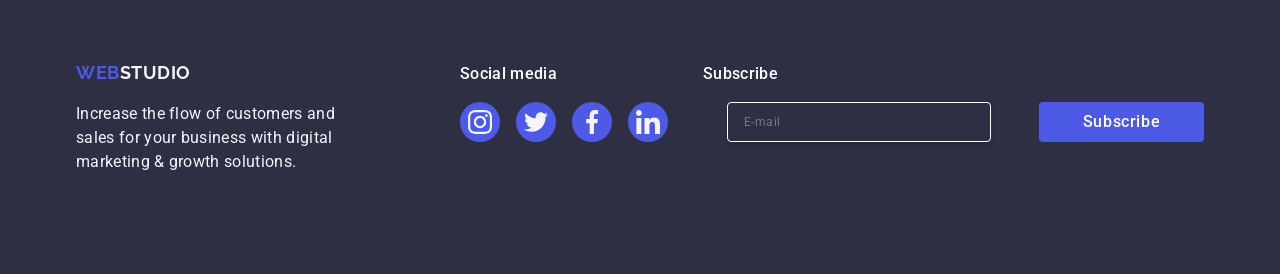
==== commit 5eab2299: "Add files via upload" ====
--- a/index.html
+++ b/index.html
@@ -393,9 +393,8 @@
         <div class="subscribe">
             <p class="page-subscribe">Subscribe</p>
             <form class="label-footer">
-                <label class="label-email" for="email">
+                <label class="label-email" for="email"></label>
                     <input class="input-footer" type="email" name="Email" placeholder="E-mail">
-                </label>
                 <label class="button-label" for="button">
                 <button class="button-footer"> 
                     Subscribe
--- a/css/styles.css
+++ b/css/styles.css
@@ -581,7 +581,7 @@
     display: flex;
     justify-content: center;
     align-items: center;
-
+    transition: opacity 250ms cubic-bezier(0.4, 0, 0.2, 1), visibility 250ms cubic-bezier(0.4, 0, 0.2, 1);
 }
 .modal{
     position: absolute;
@@ -770,8 +770,8 @@
 .adres-modal{
     color:#4d5ae5;
 }
-.input-check{
-
+.text-modal{
+    margin-bottom: 16px;
 }
 .adres-svg-modal{
     color:#4d5ae5;
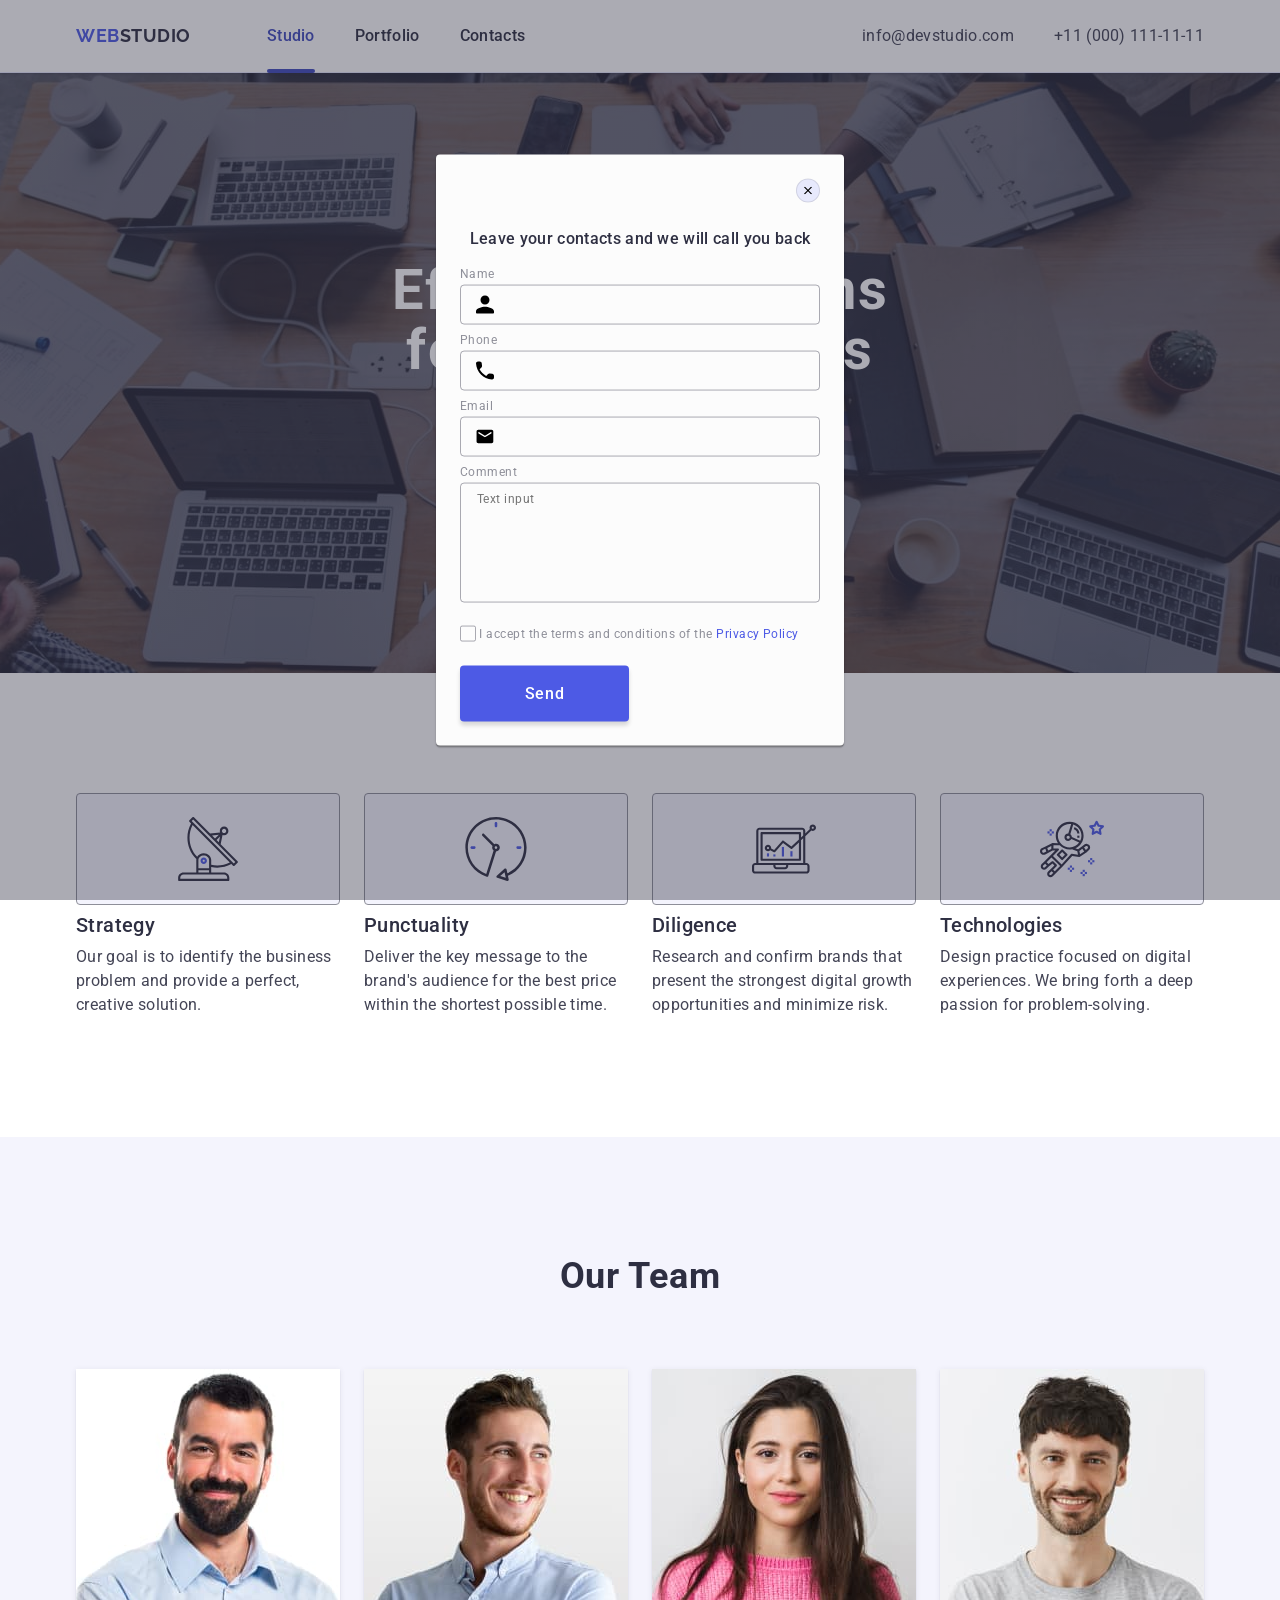
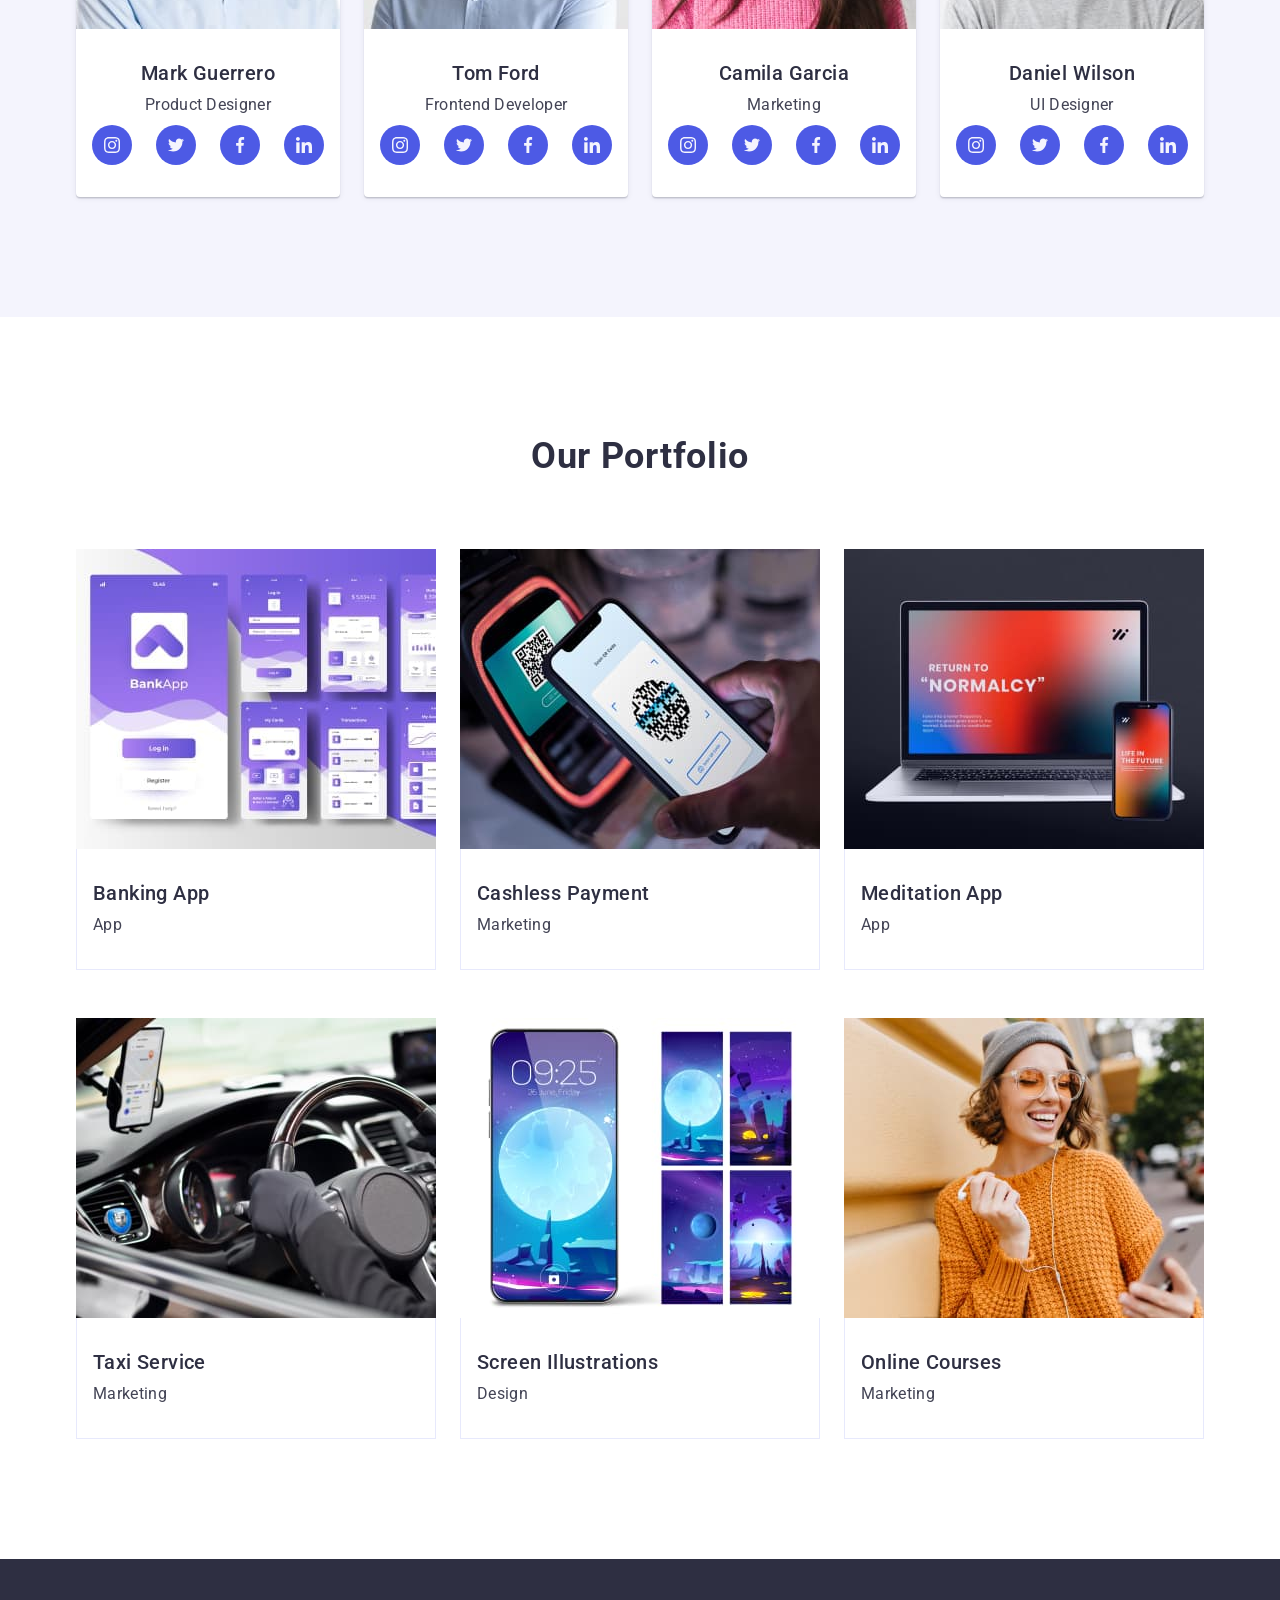
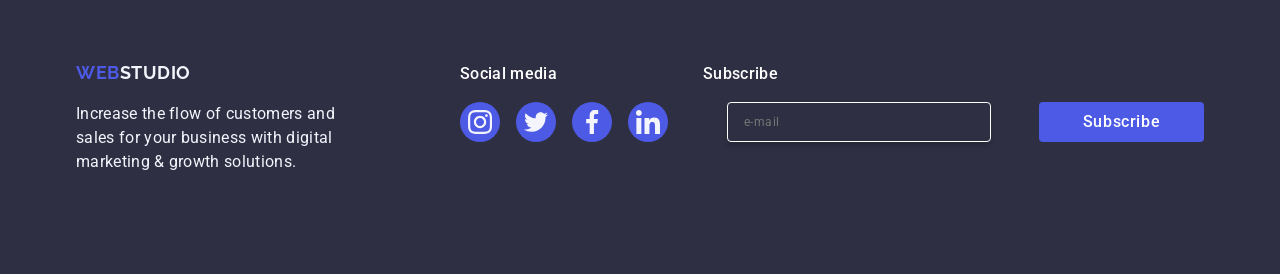
==== commit fbc212a0: "Add files via upload" ====
--- a/index.html
+++ b/index.html
@@ -394,8 +394,7 @@
             <p class="page-subscribe">Subscribe</p>
             <form class="label-footer">
                 <label class="label-email" for="email"></label>
-                    <input class="input-footer" type="email" name="Email" placeholder="E-mail">
-                <label class="button-label" for="button">
+                    <input class="input-footer" type="email" name="email" placeholder="e-mail">
                 <button class="button-footer"> 
                     Subscribe
                 </button>
--- a/css/styles.css
+++ b/css/styles.css
@@ -560,9 +560,7 @@
 height: 40px;
 background: #4d5ae5;
 border: none;
-}
-.button-label{
-    margin-left: 24px;
+margin-left: 24px;
 }
 .label-footer{
     display: flex;
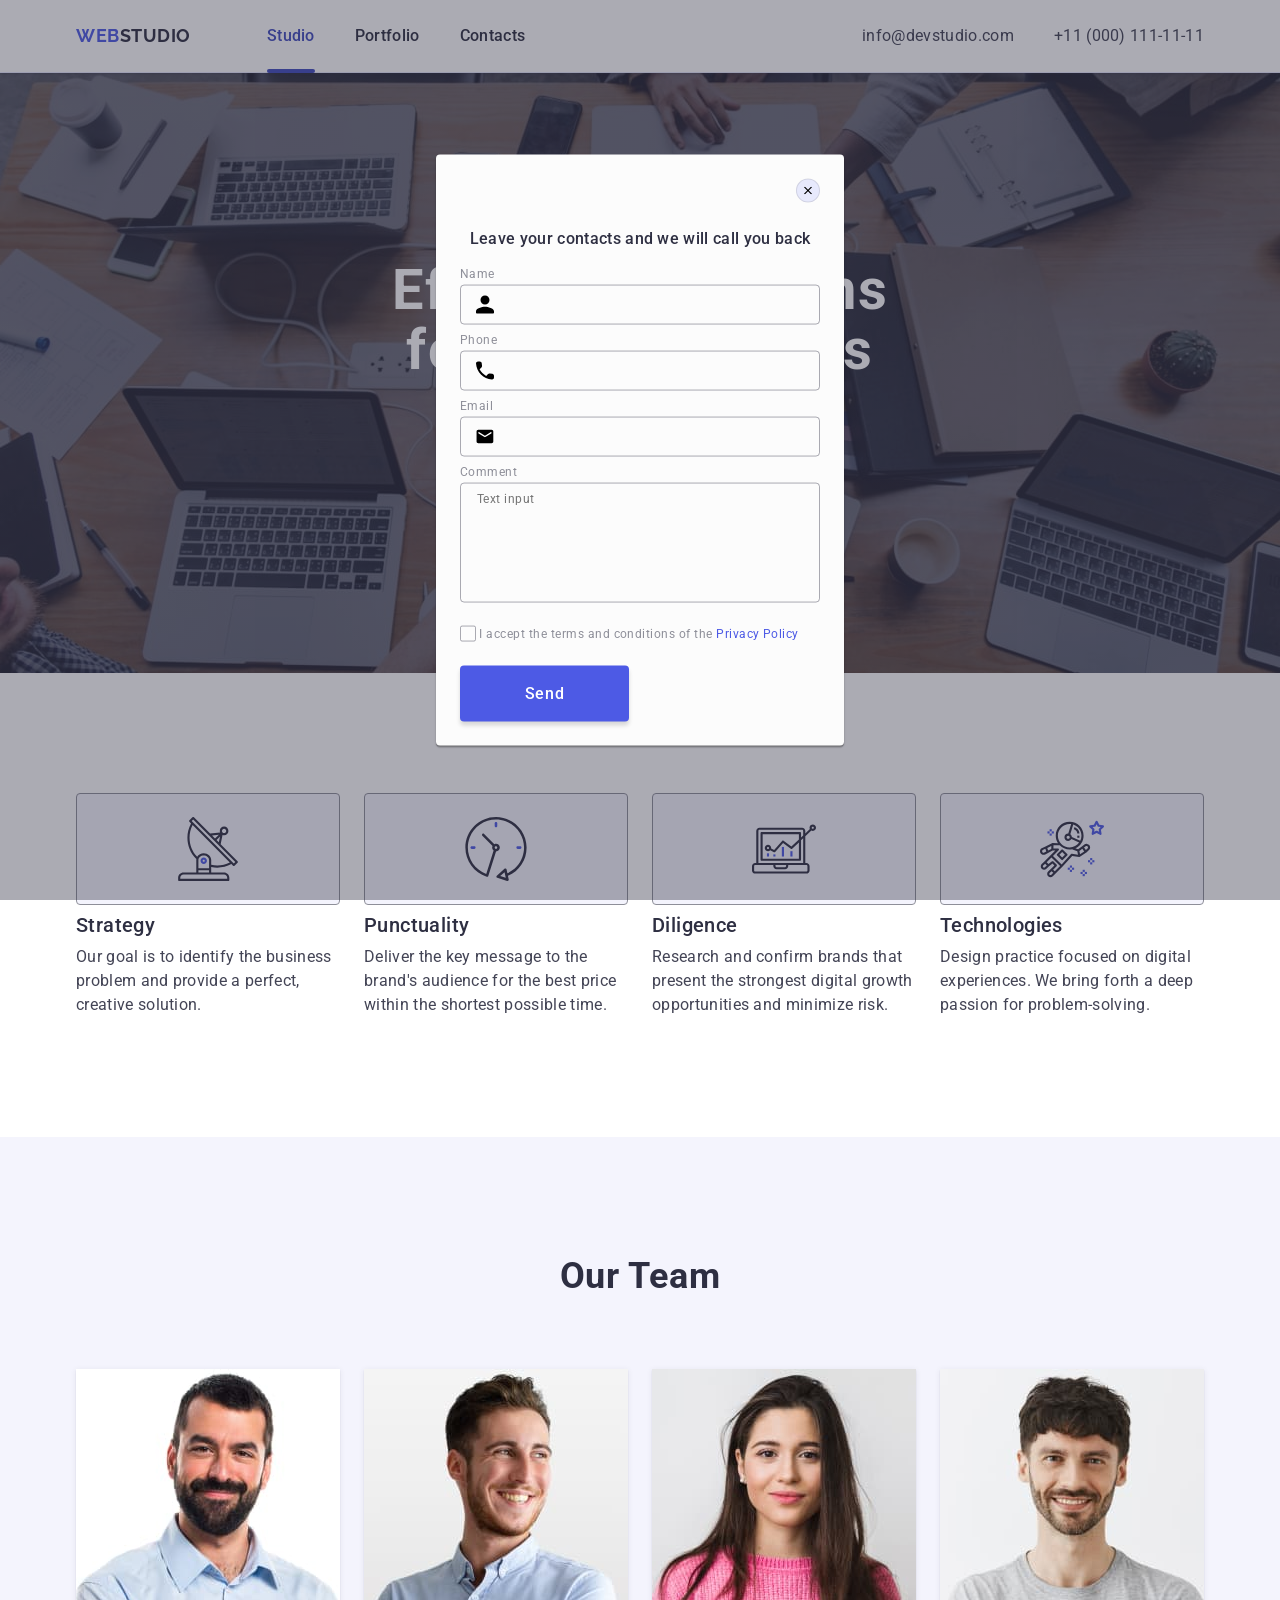
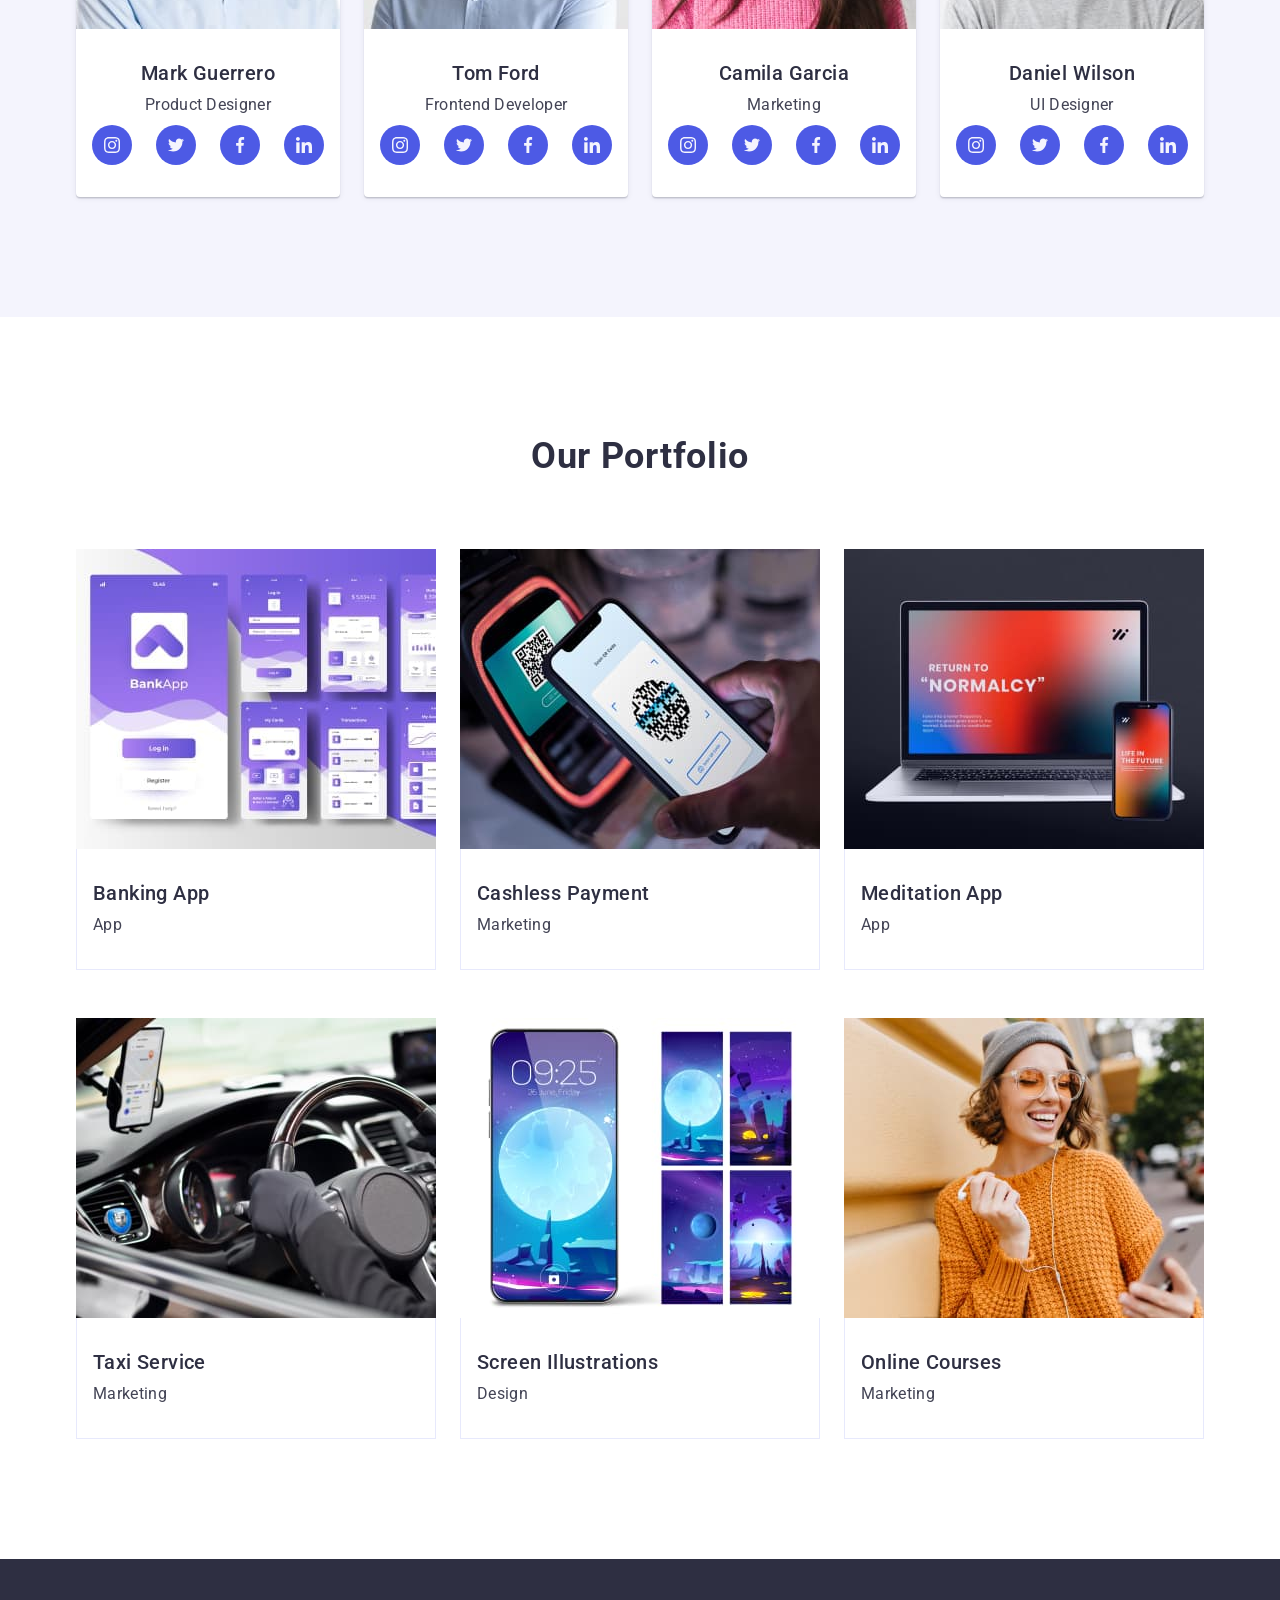
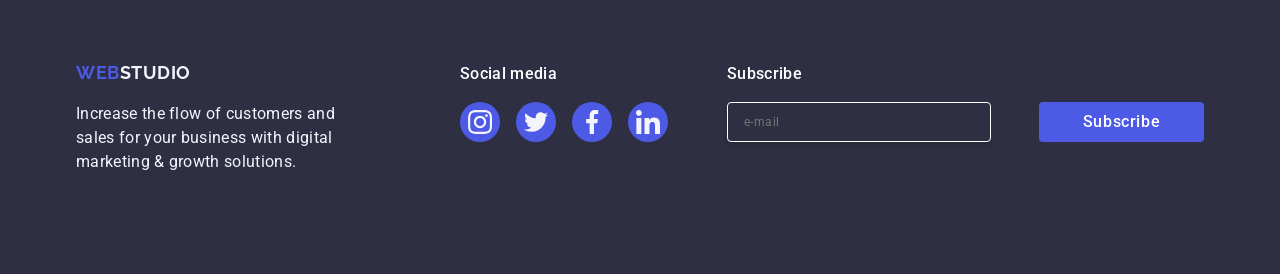
==== commit 90fd9ffb: "Add files via upload" ====
--- a/index.html
+++ b/index.html
@@ -393,9 +393,10 @@
         <div class="subscribe">
             <p class="page-subscribe">Subscribe</p>
             <form class="label-footer">
-                <label class="label-email" for="email"></label>
+                <label class="label-email" for="email">
                     <input class="input-footer" type="email" name="email" placeholder="e-mail">
-                <button class="button-footer"> 
+                </label>
+                    <button class="button-footer"> 
                     Subscribe
                 </button>
             </label>
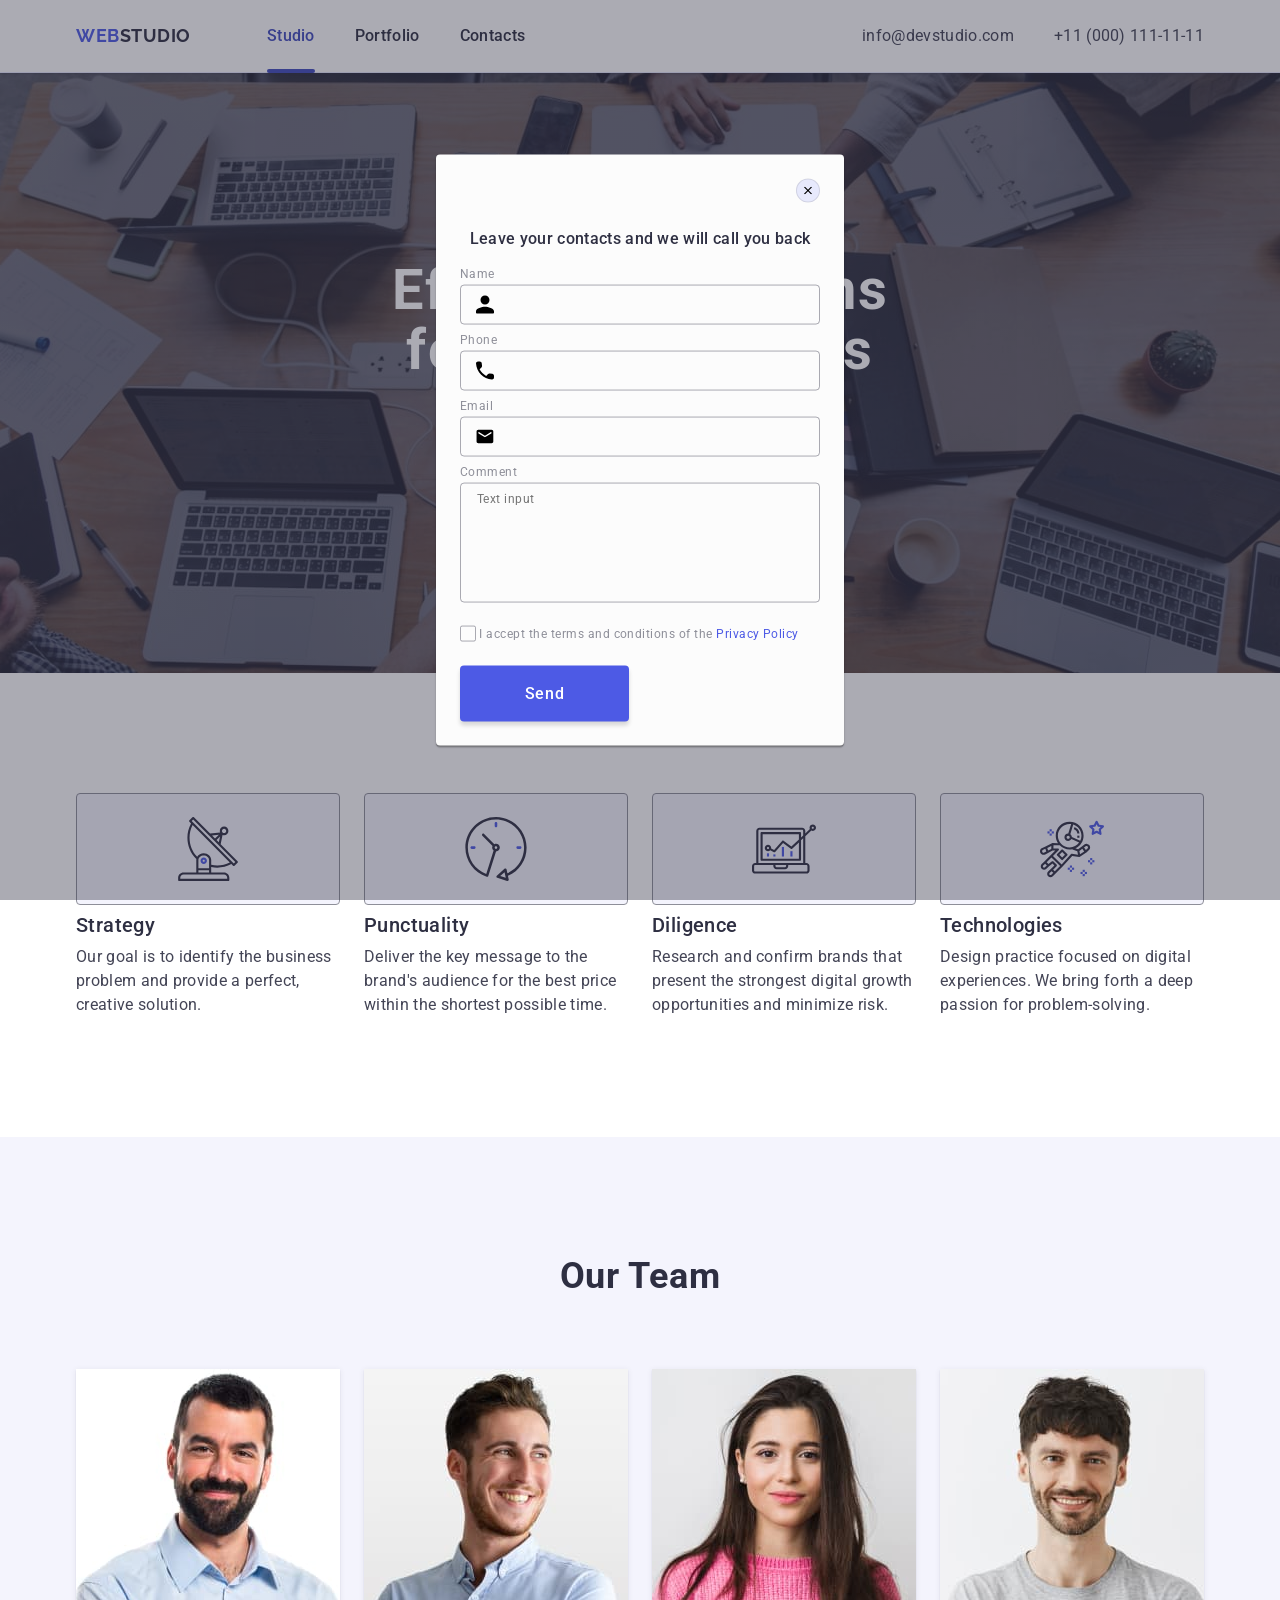
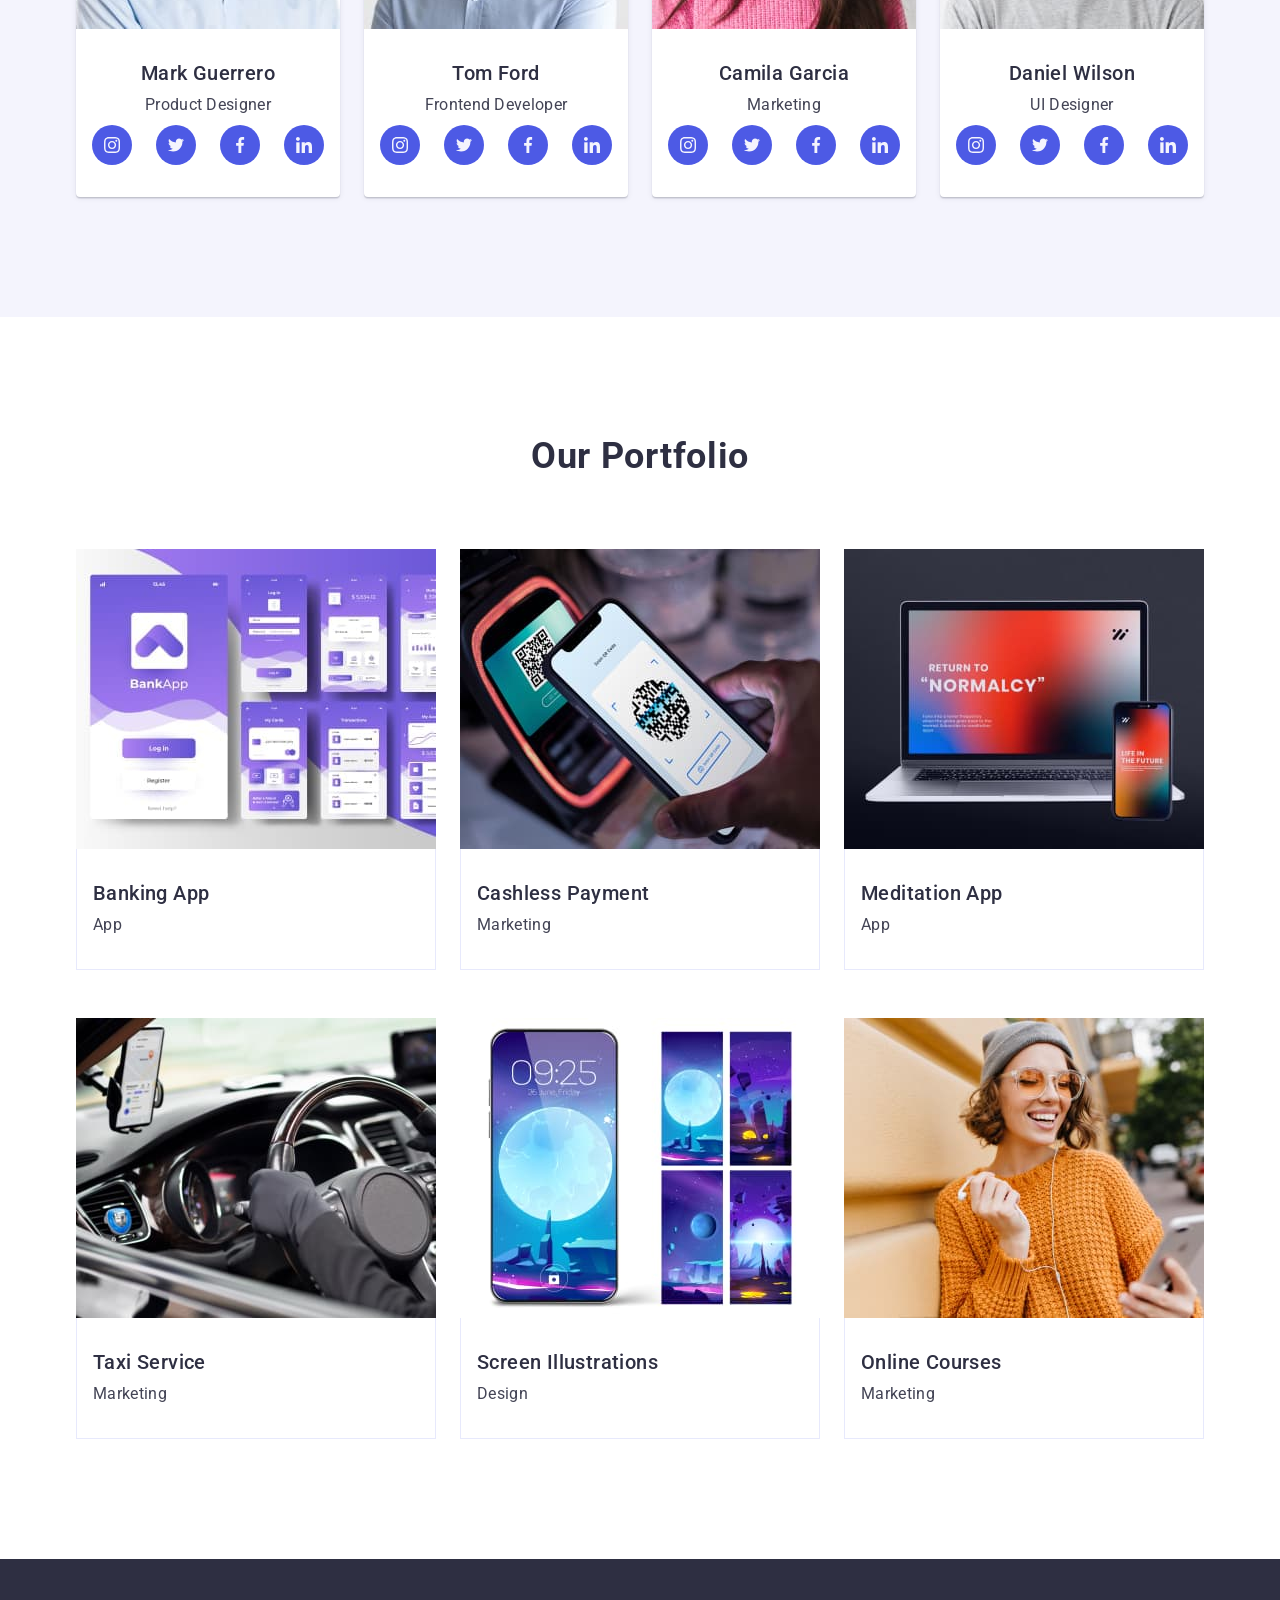
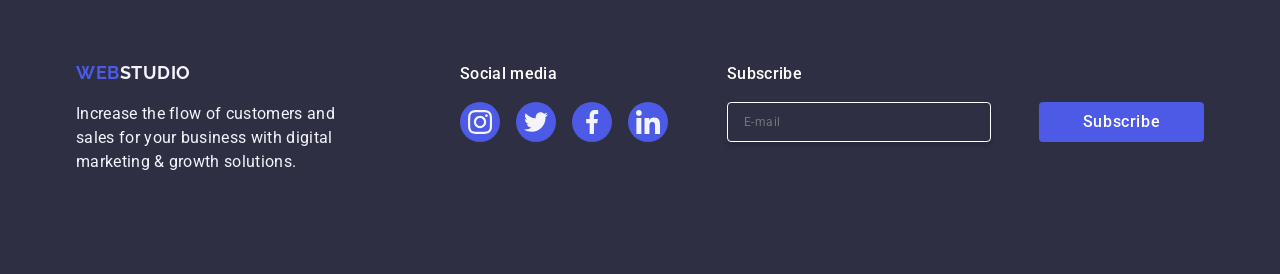
==== commit 7adfbd2b: "Add files via upload" ====
--- a/index.html
+++ b/index.html
@@ -394,9 +394,9 @@
             <p class="page-subscribe">Subscribe</p>
             <form class="label-footer">
                 <label class="label-email" for="email">
-                    <input class="input-footer" type="email" name="email" placeholder="e-mail">
+                    <input class="input-footer" type="email" name="email" placeholder="E-mail">
                 </label>
-                    <button class="button-footer"> 
+                    <button class="button-footer" type="submit"> 
                     Subscribe
                 </button>
             </label>
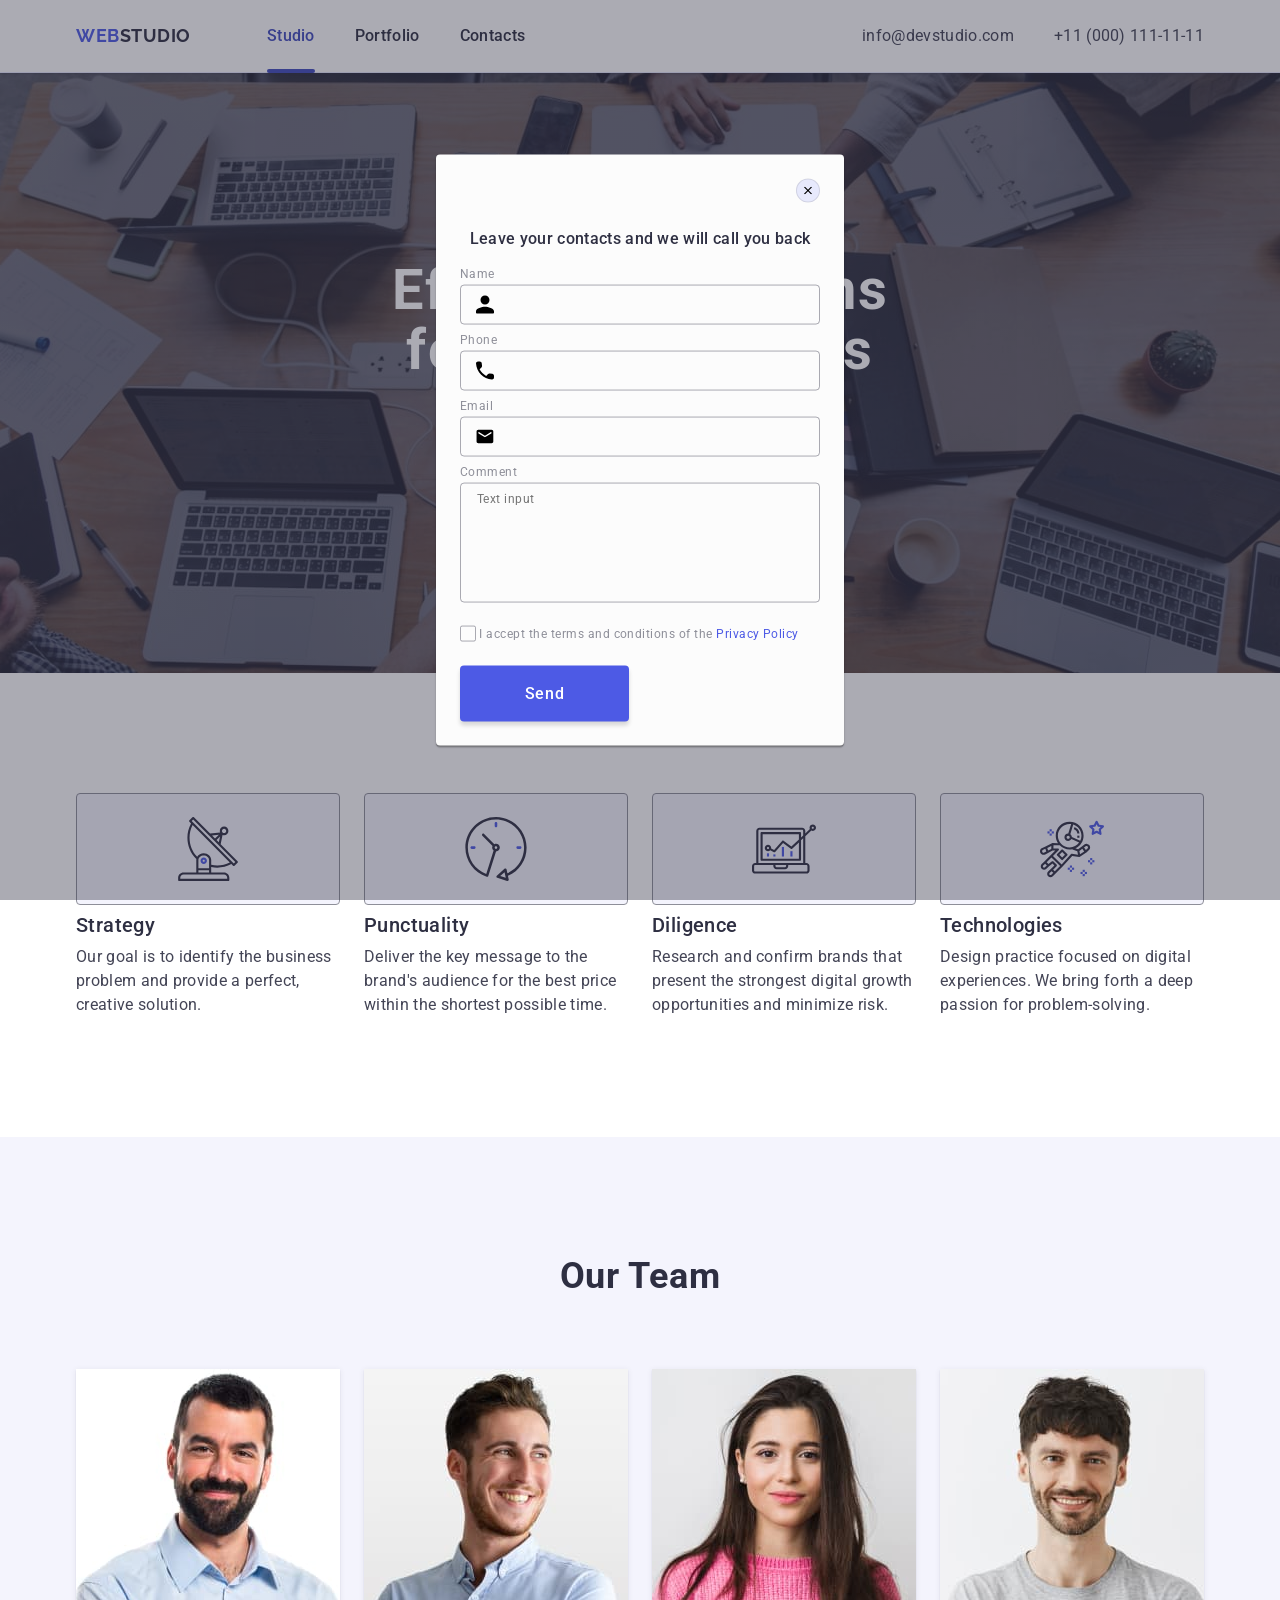
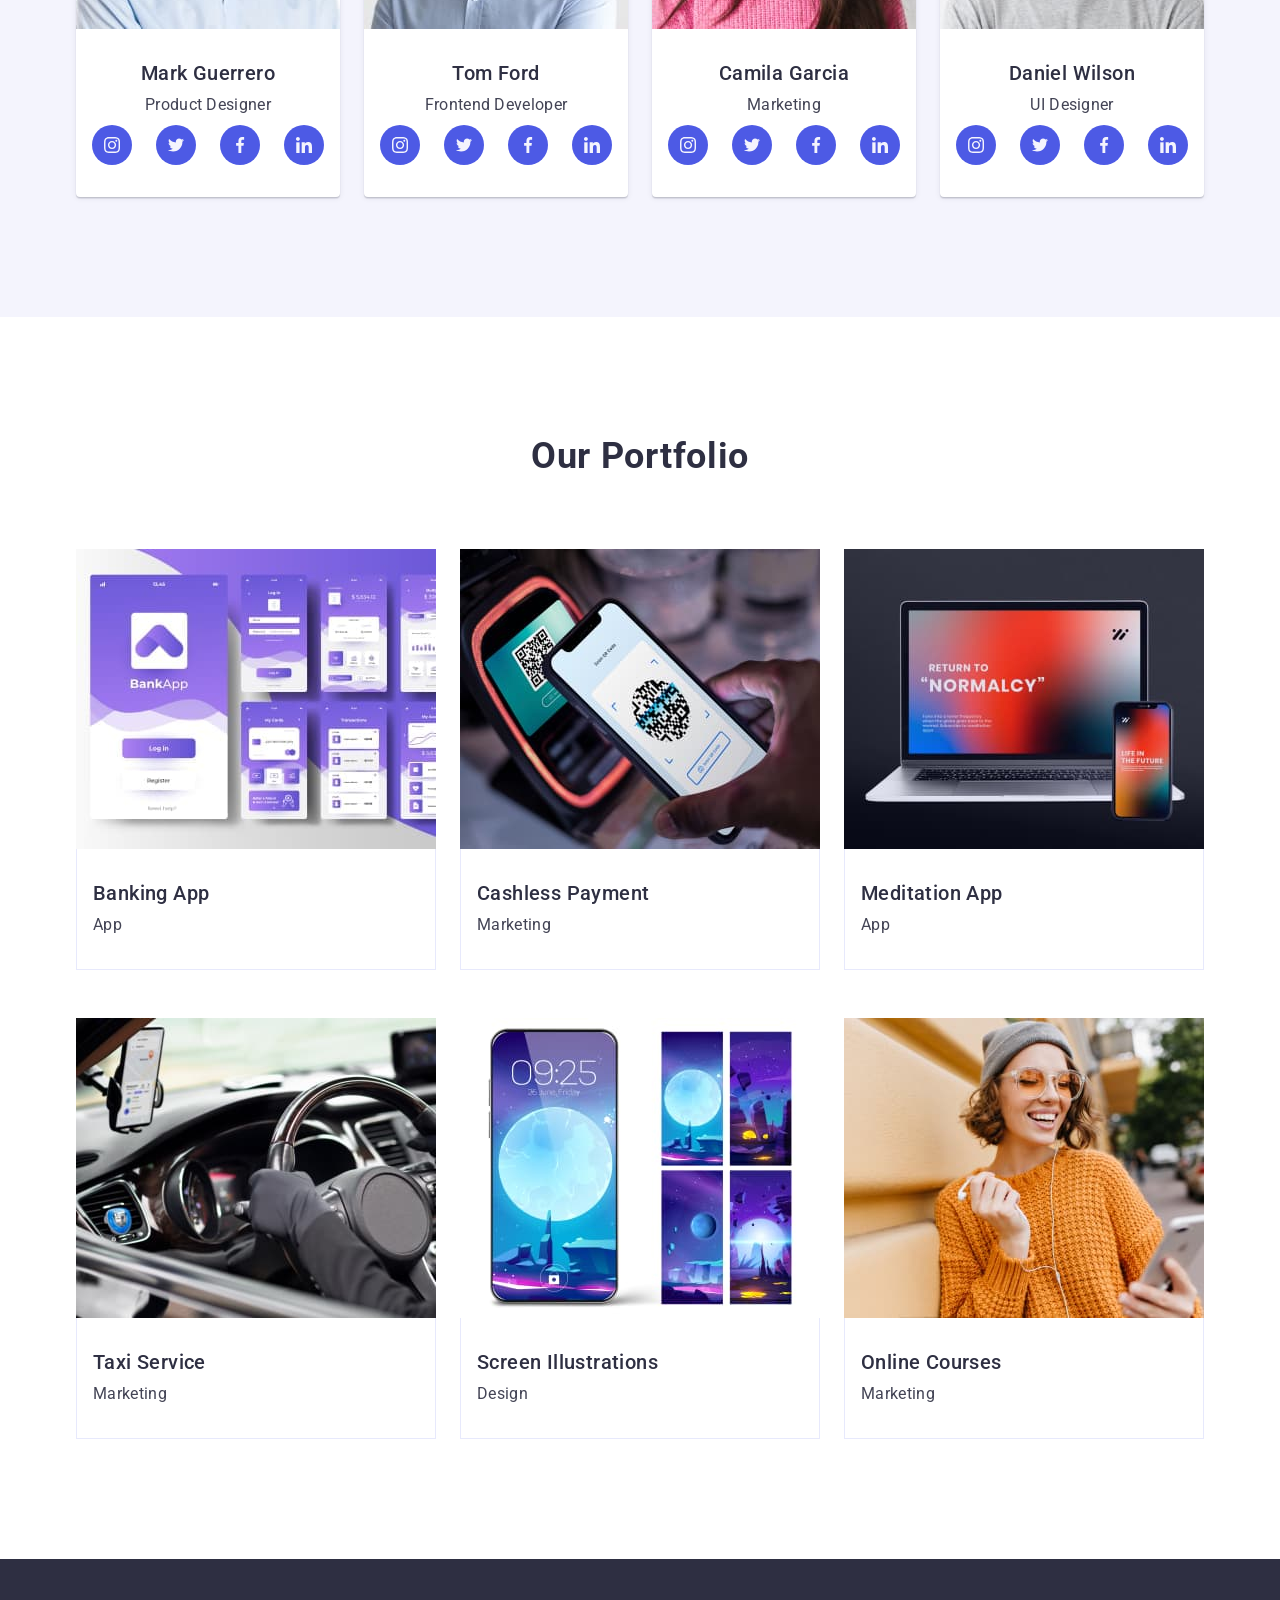
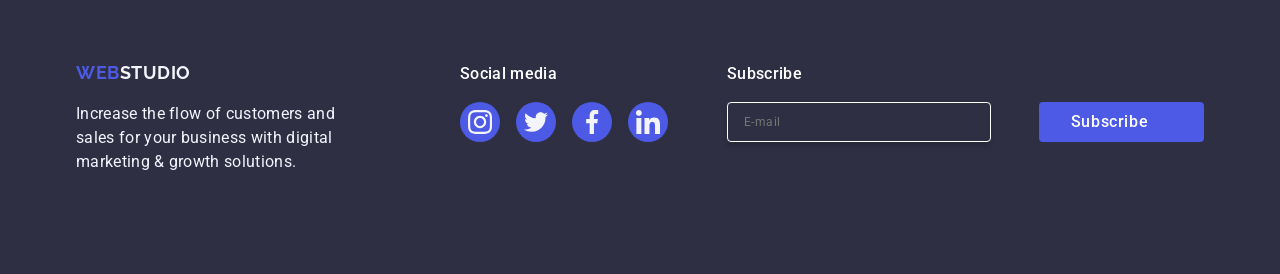
==== commit 8ed1b531: "Add files via upload" ====
--- a/index.html
+++ b/index.html
@@ -398,6 +398,9 @@
                 </label>
                     <button class="button-footer" type="submit"> 
                     Subscribe
+                    <svg class="svg-footer-telegram" width="24" height="24">
+                        <use class="use-footer" href="./images/icons.svg#icon-icon-send"></use>
+                    </svg>
                 </button>
             </label>
             </form>
--- a/css/styles.css
+++ b/css/styles.css
@@ -545,6 +545,9 @@
     box-shadow: 0 4px 4px 0 rgba(0, 0, 0, 0.15);
 }
 .button-footer{
+    display: flex;
+    justify-content: center;
+    align-items: center;
     font-family: "Roboto", sans-serif;
 font-weight: 500;
 font-size: 16px;
@@ -558,6 +561,7 @@
 padding: 8px 24px;
 width: 165px;
 height: 40px;
+min-width: 165px;
 background: #4d5ae5;
 border: none;
 margin-left: 24px;
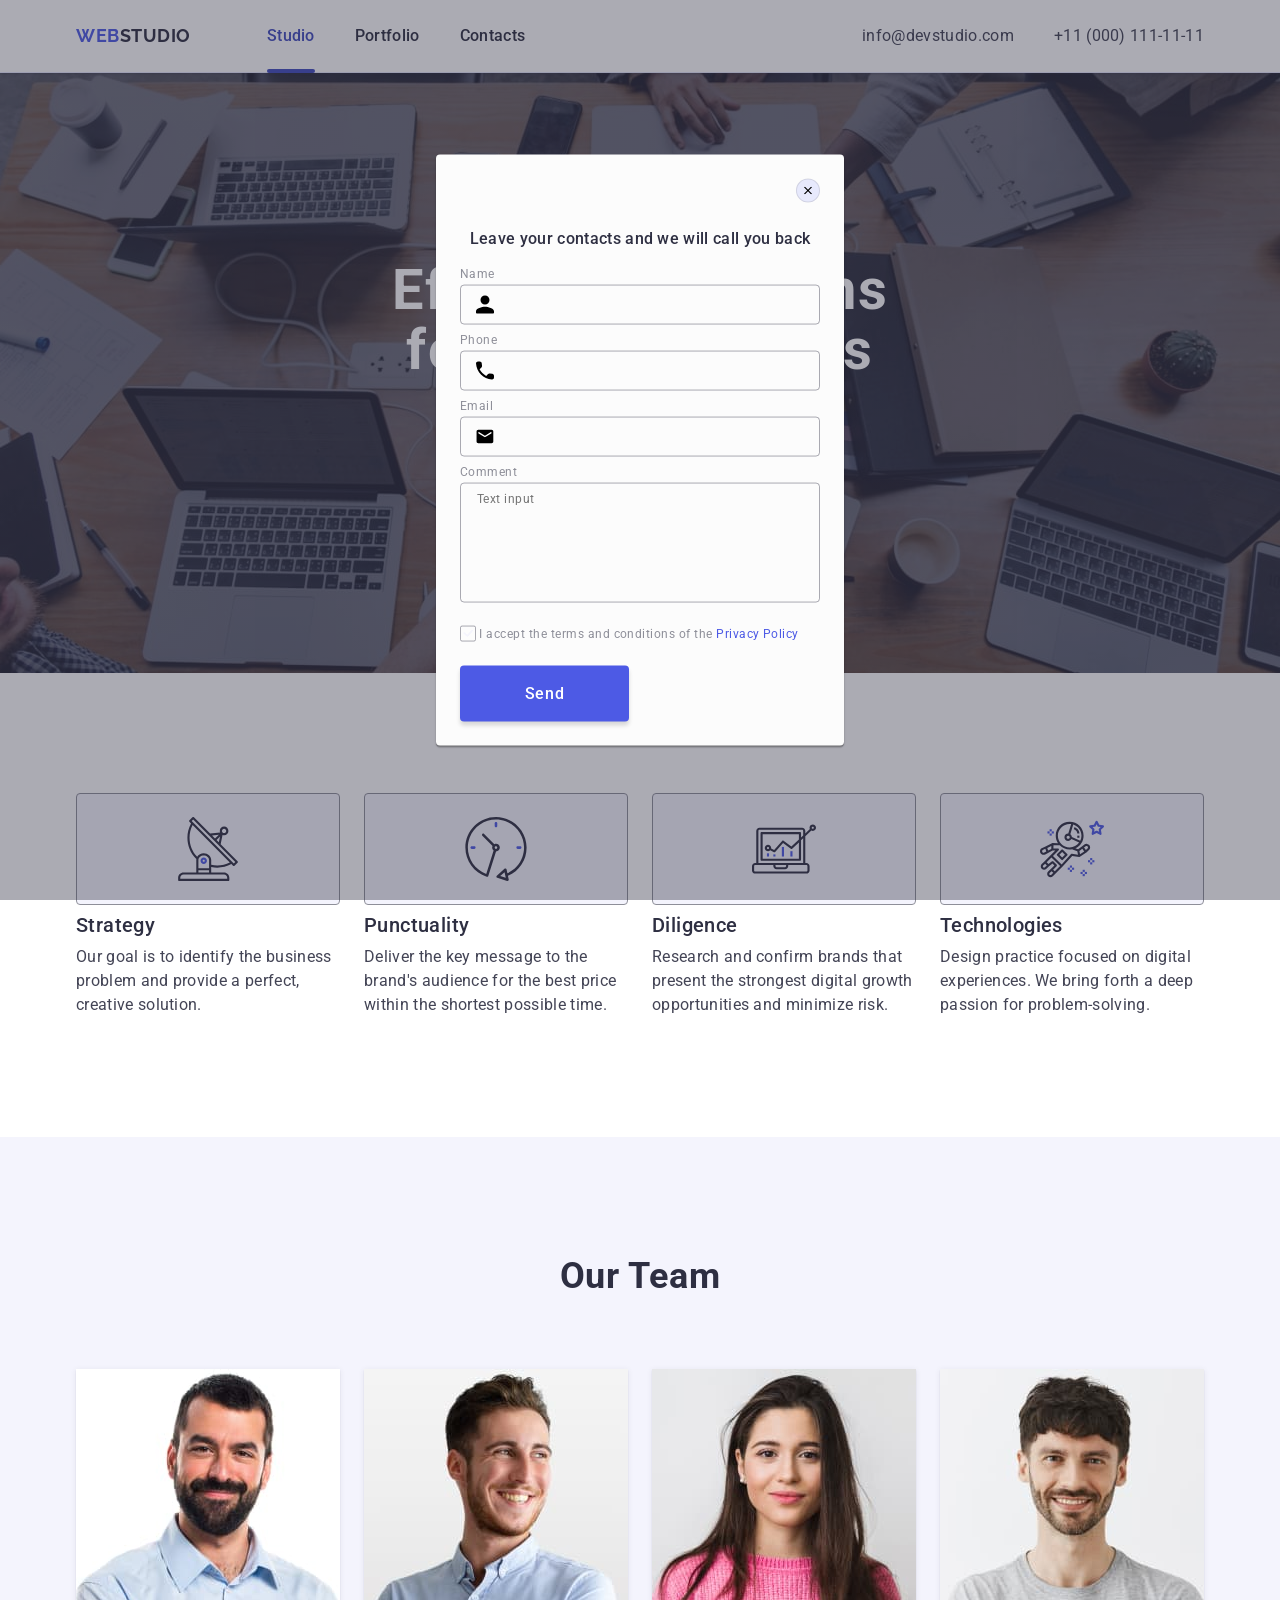
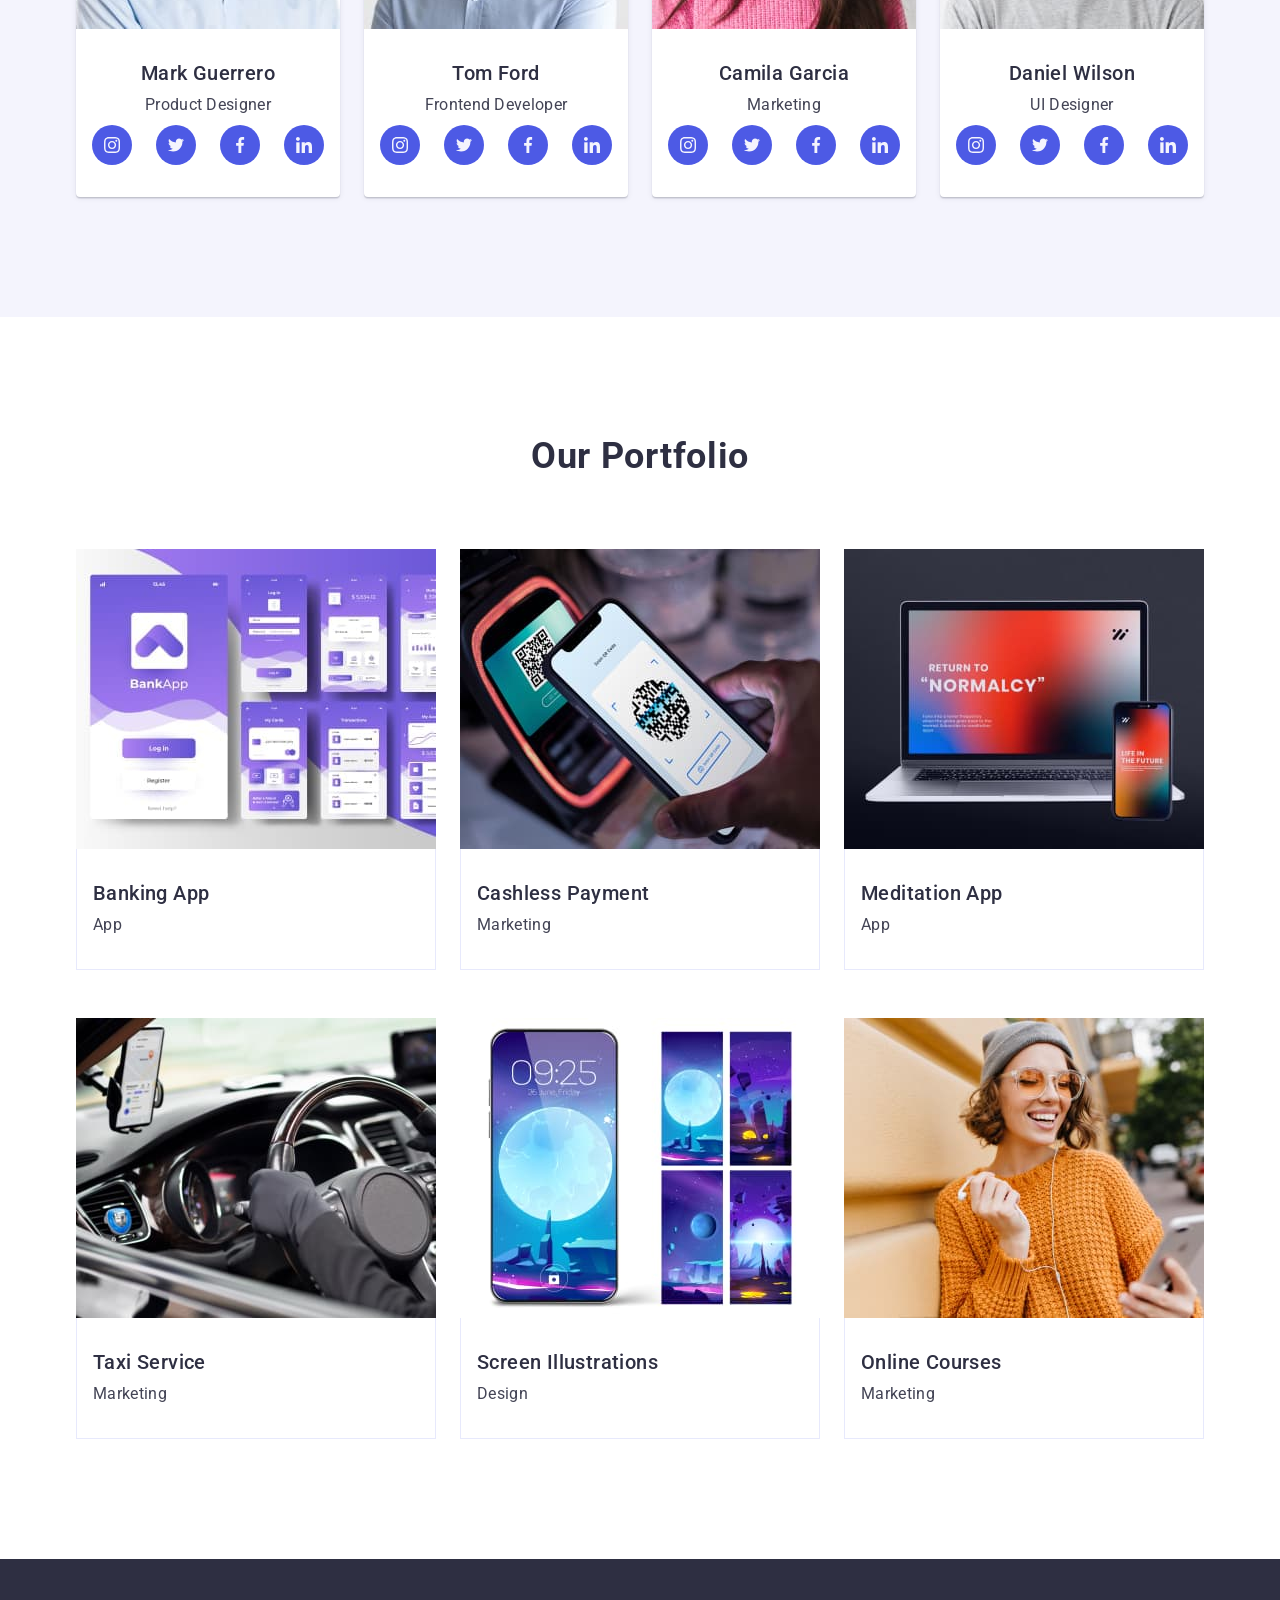
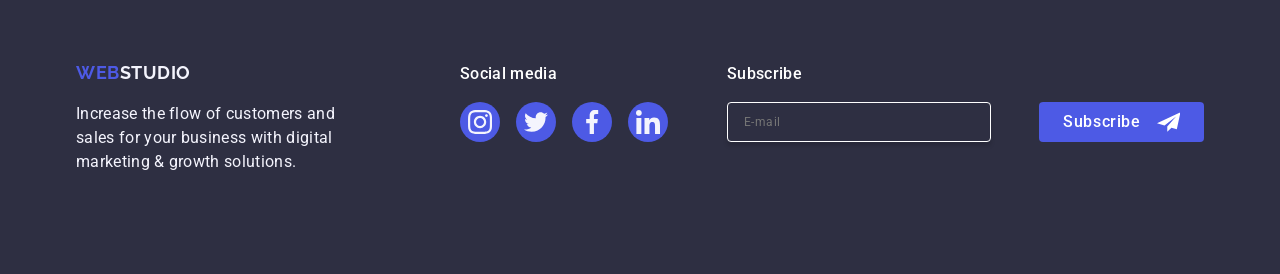
==== commit 21fa45af: "Add files via upload" ====
--- a/index.html
+++ b/index.html
@@ -393,16 +393,14 @@
         <div class="subscribe">
             <p class="page-subscribe">Subscribe</p>
             <form class="label-footer">
-                <label class="label-email" for="email">
-                    <input class="input-footer" type="email" name="email" placeholder="E-mail">
-                </label>
+                <label class="label-email" for="E-mail">
+                    <input class="input-footer" type="email" name="email" id="E-mail" placeholder="E-mail"></label>
                     <button class="button-footer" type="submit"> 
                     Subscribe
                     <svg class="svg-footer-telegram" width="24" height="24">
                         <use class="use-footer" href="./images/icons.svg#icon-icon-send"></use>
                     </svg>
                 </button>
-            </label>
             </form>
         </div>
     </div>
@@ -452,7 +450,6 @@
                 <label class="label-checkbox" for="user-privacy"><span class="span-modal"><svg class="svg-label" width="10" height="8"><use href="./images/icons.svg#icon-Vector-222"></use></svg></span> I accept the terms and conditions of the <a class="adres-svg-modal" href="">Privacy Policy</a>
                 </label>
             </div>
-            </label>
             <button class="button-label-modal" type="button">Send</button>
             </form>
         </div>
--- a/css/styles.css
+++ b/css/styles.css
@@ -569,7 +569,9 @@
 .label-footer{
     display: flex;
     gap: 24px;
-
+}
+.svg-footer-telegram{
+    margin-left: 16px;
 }
 /*=======================modal*/
 .modal-backdrop{
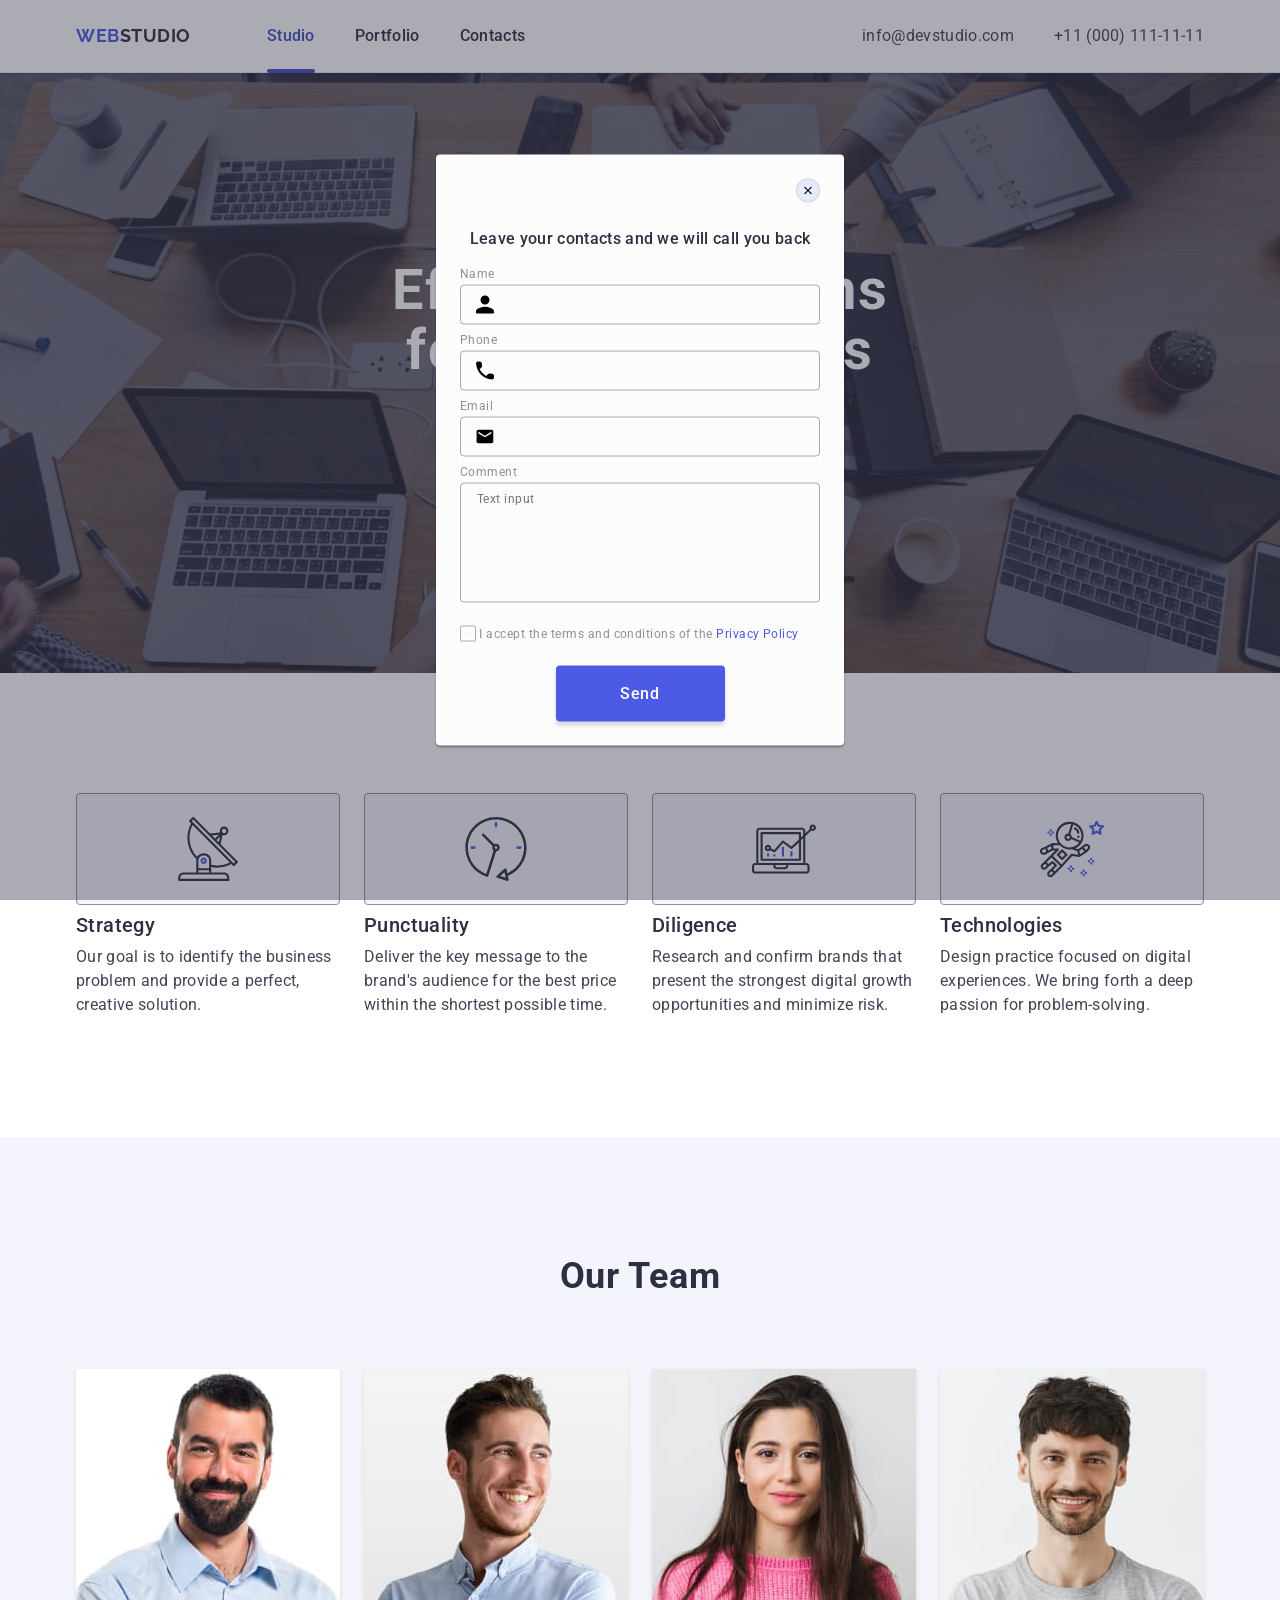
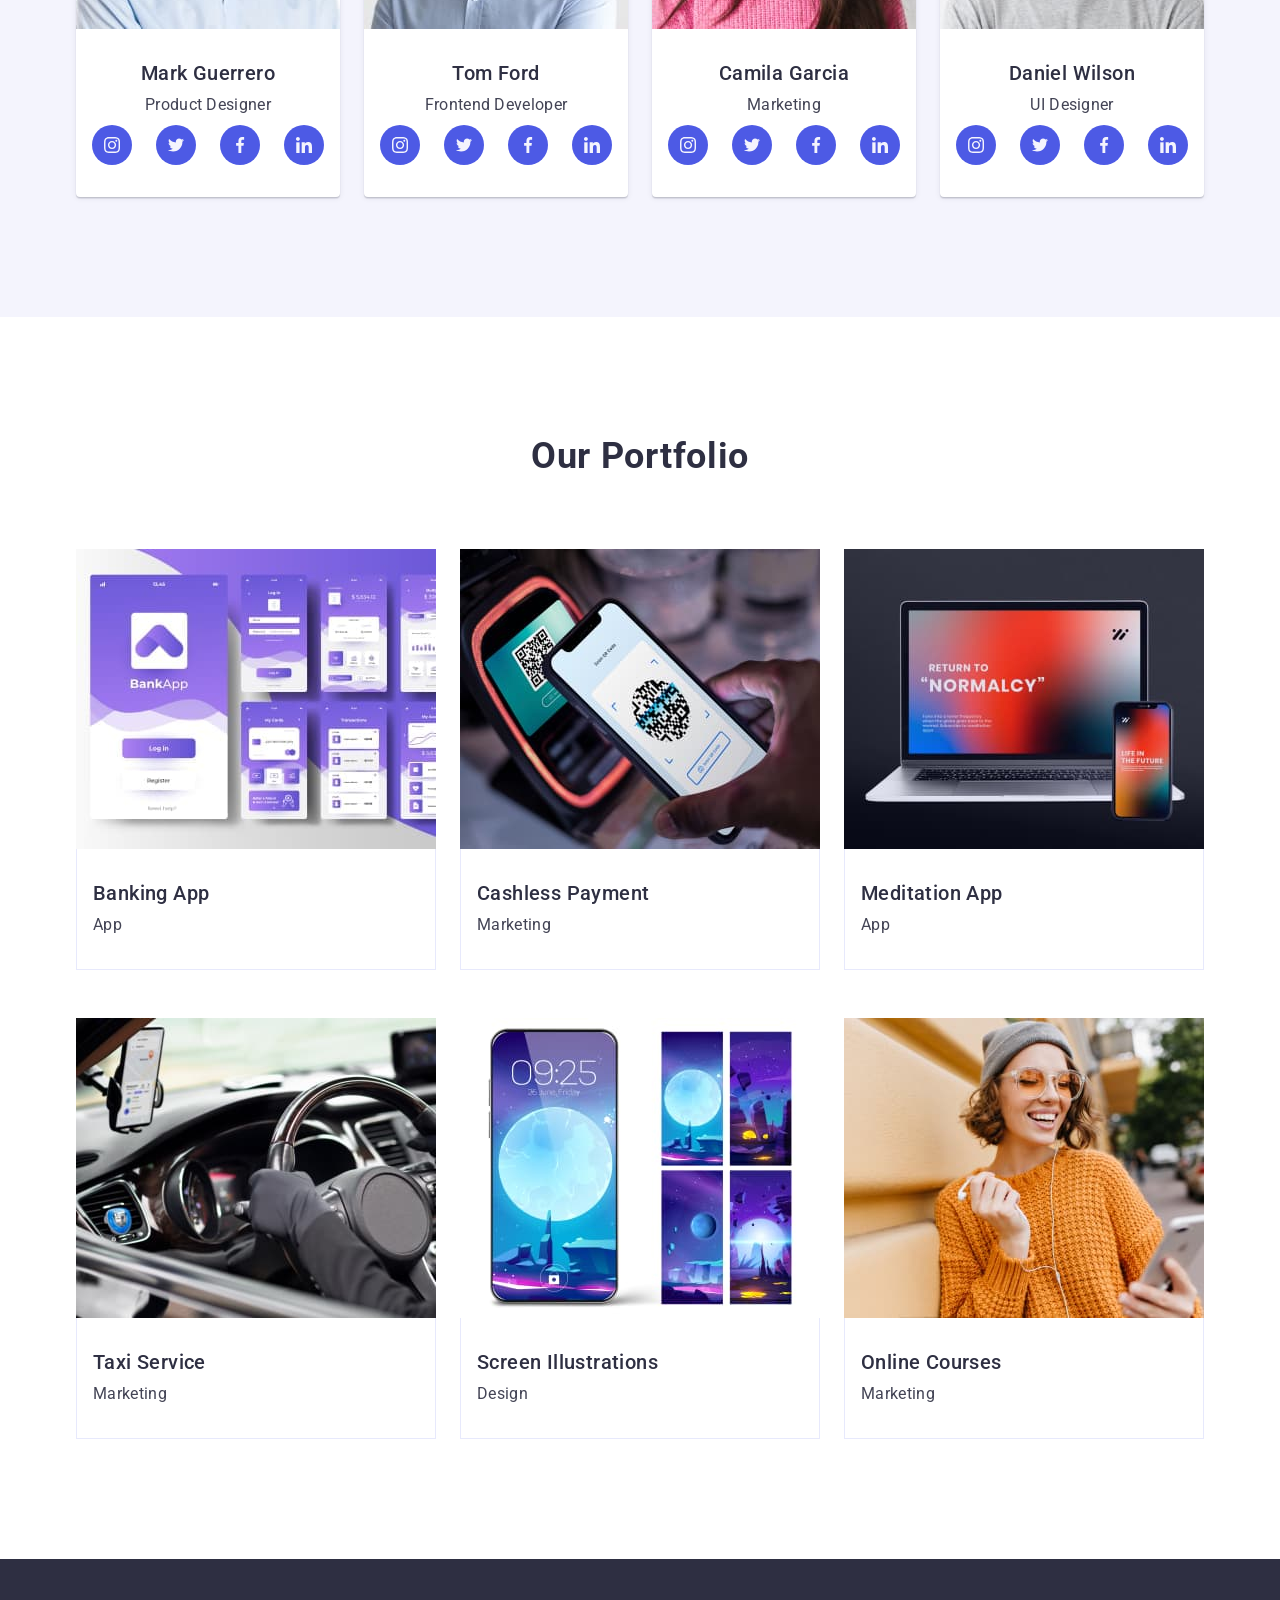
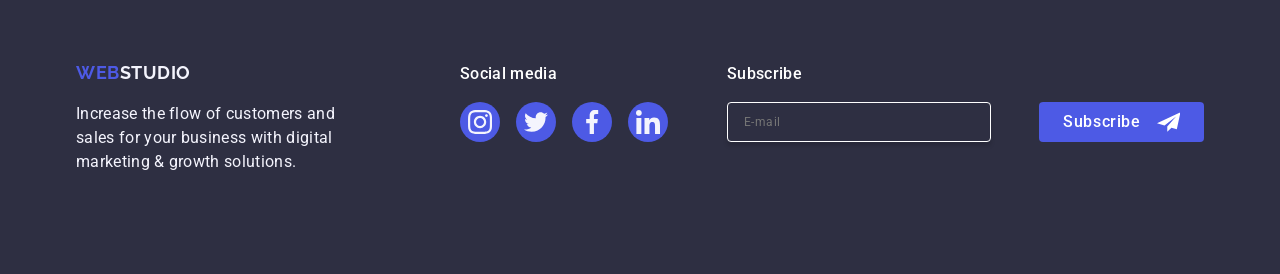
==== commit fe266f7c: "Add files via upload" ====
--- a/index.html
+++ b/index.html
@@ -405,7 +405,7 @@
         </div>
     </div>
     </footer>
-    <div class="modal-backdrop">
+    <div class="modal-backdrop is-open">
         <div class="modal">
             <button class="button-label-modal-svg" type="button">
                 <svg class="svg-modal" width="8" height="8">
--- a/css/styles.css
+++ b/css/styles.css
@@ -586,6 +586,14 @@
     justify-content: center;
     align-items: center;
     transition: opacity 250ms cubic-bezier(0.4, 0, 0.2, 1), visibility 250ms cubic-bezier(0.4, 0, 0.2, 1);
+
+    opacity: 1;
+    pointer-events: none;
+
+}
+.modal-backdrop.is-open{
+    opacity: 1;
+    pointer-events: auto;
 }
 .modal{
     position: absolute;
@@ -666,6 +674,8 @@
 color: #fff;
 box-shadow: 0 4px 4px 0 rgba(0, 0, 0, 0.15);
 background: #4d5ae5;
+margin-right: auto;
+margin-left: auto;
 }
 .span-modal{
     width: 16px;
